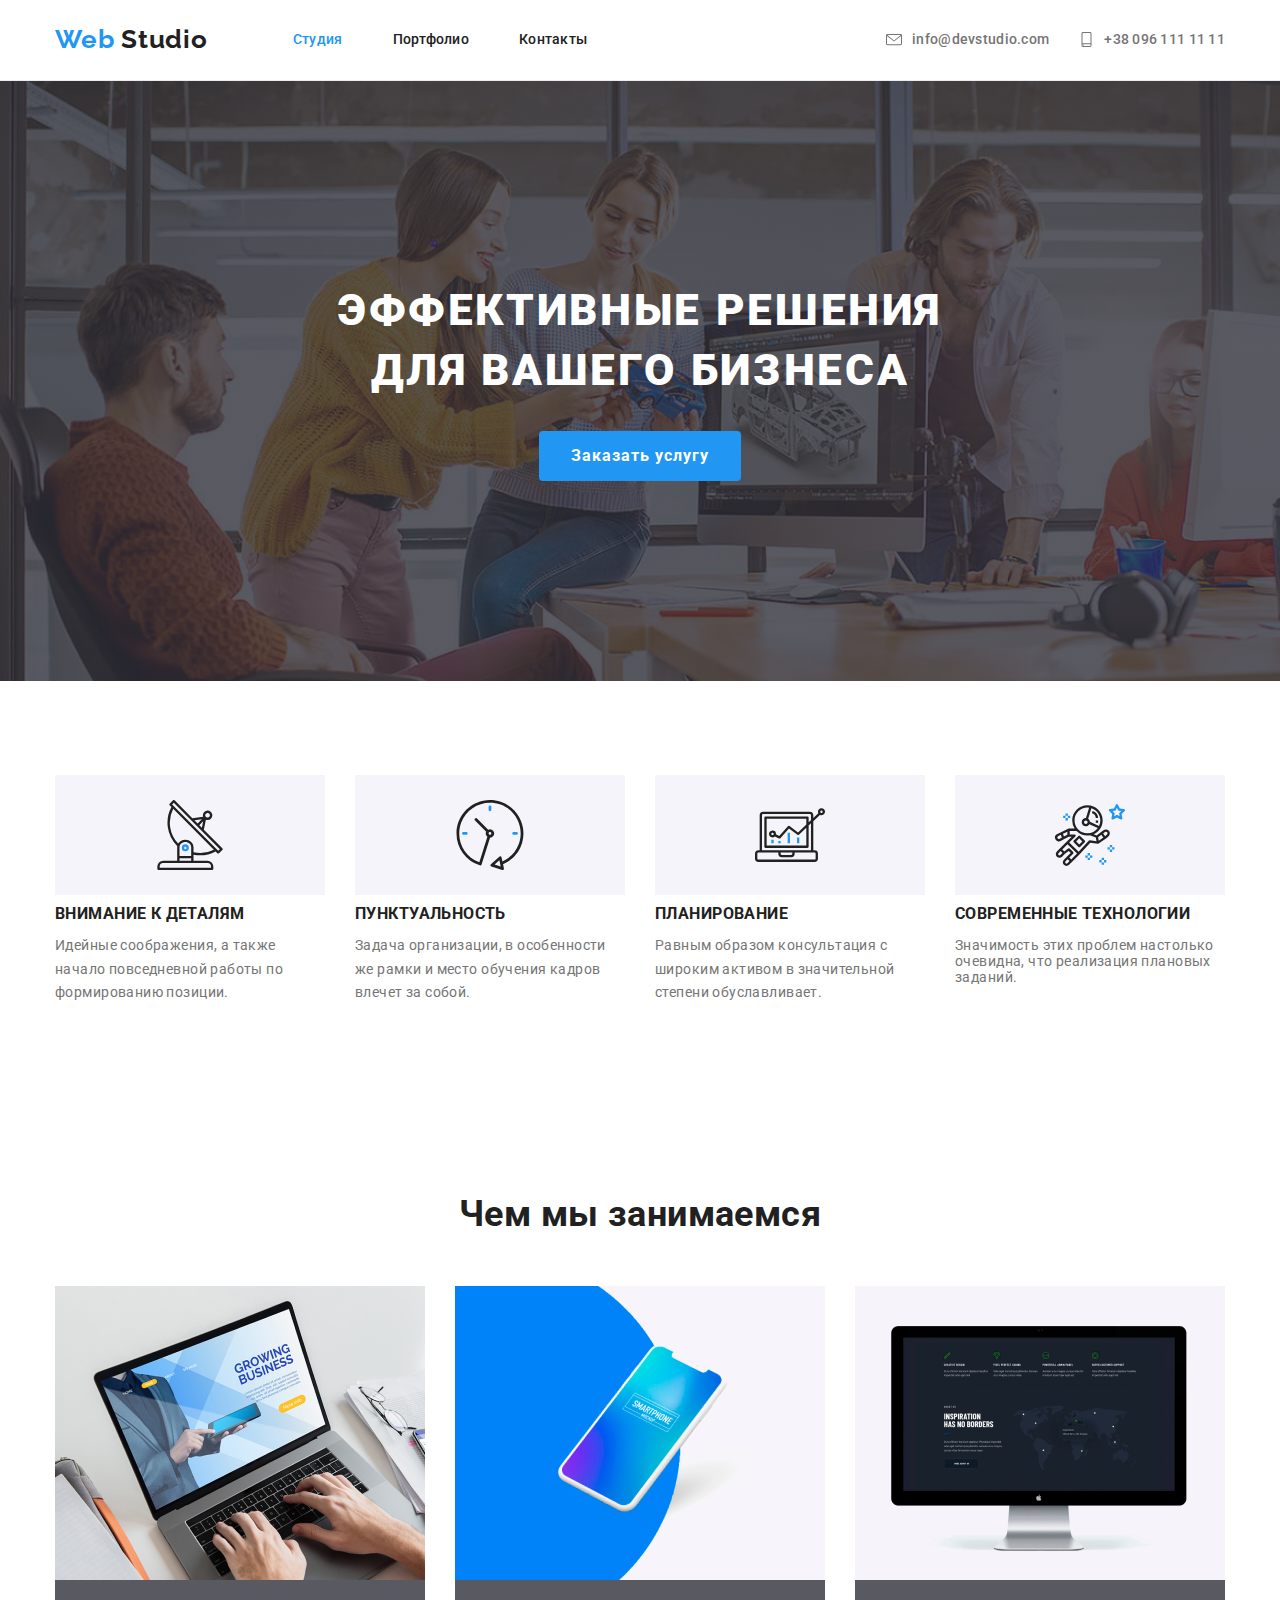
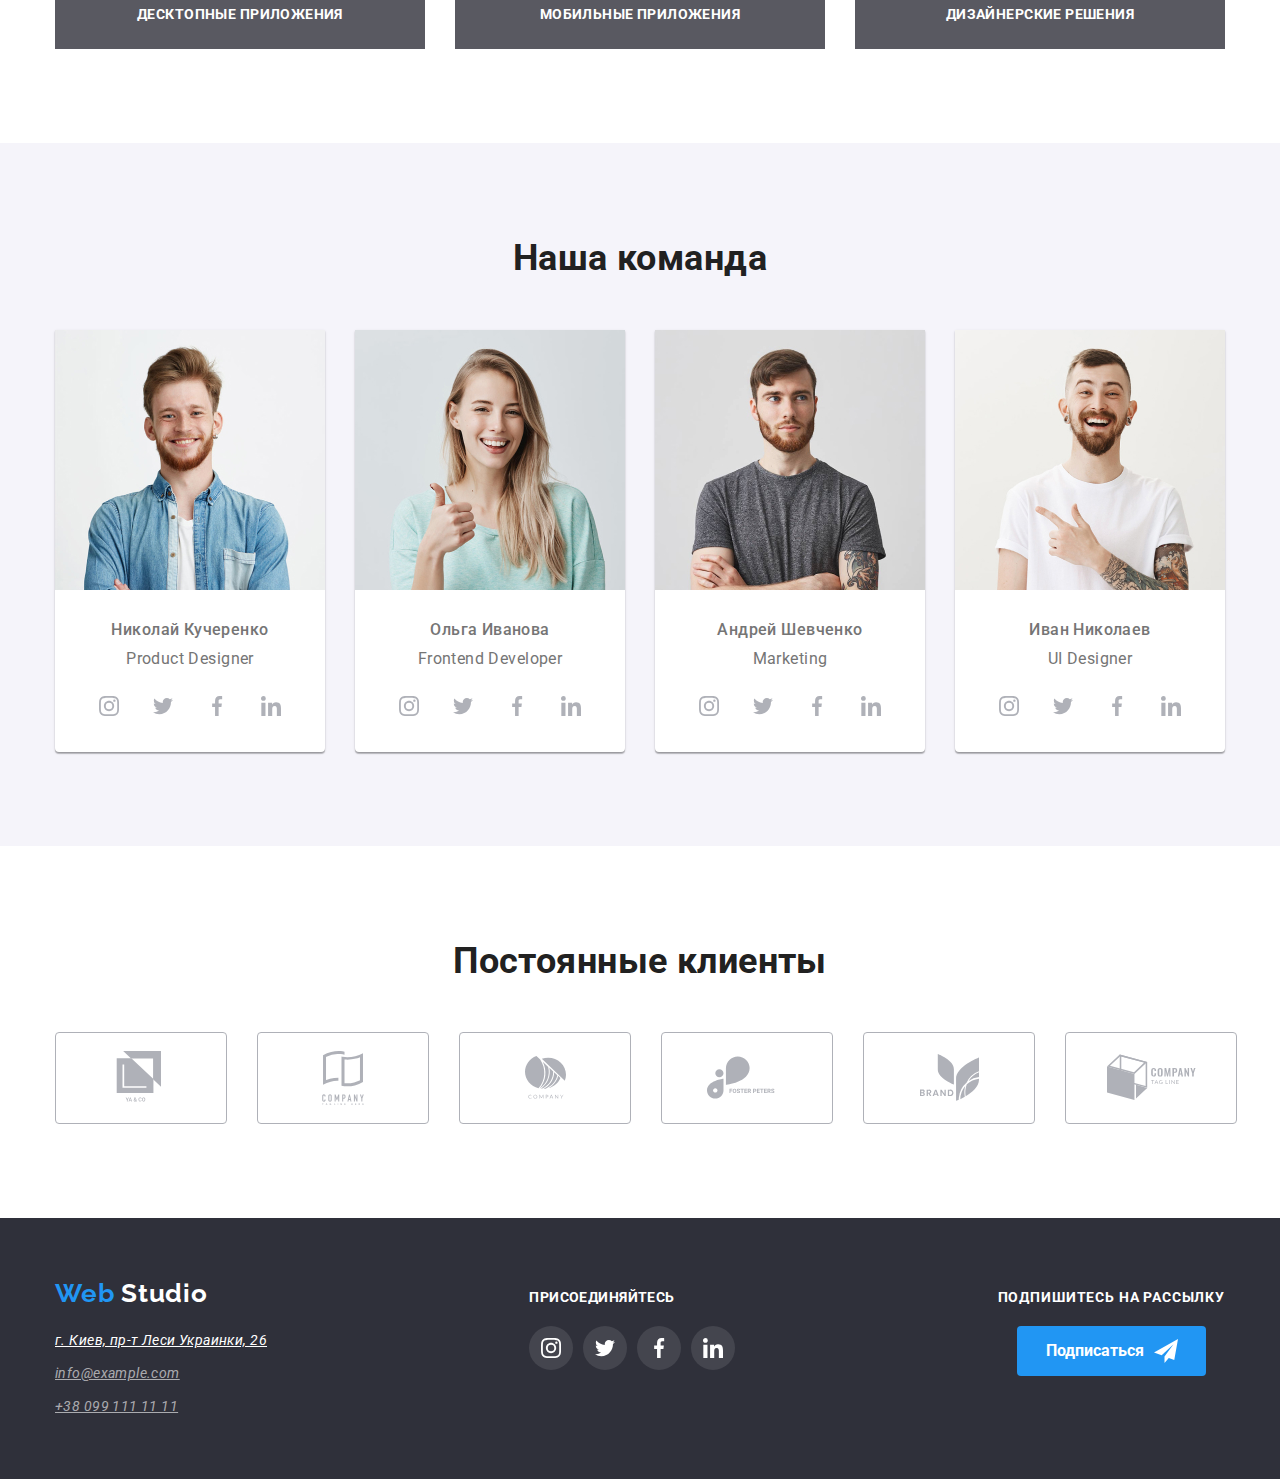
==== index.html @ 5b9dd0a7 "копирует файлы с 4-го дз" ====
<!DOCTYPE html>
<html lang="ru">
  <head>
    <meta charset="UTF-8" />
    <meta name="viewport" content="width=device-width, initial-scale=1.0" />
    <title>Web Studio</title>
    <link
      href="https://fonts.googleapis.com/css2?family=Raleway:wght@700&family=Roboto:wght@400;500;900&display=swap"
      rel="stylesheet"
    />
    <link
      rel="stylesheet"
      href="https://cdnjs.cloudflare.com/ajax/libs/modern-normalize/0.7.0/modern-normalize.min.css"
    />
    <link rel="stylesheet" href="./css/style.css" />
  </head>
  <body>
    <!--Header-->
    <header class="page-header">
      <div class="container main-nav">
        <nav class="nav">
          <a class="logo" href="./index.html">
            Web <span class="logo__studio">Studio</span>
          </a>
          <ul class="site-nav list">
            <li class="site-nav__item">
              <a
                class="site-nav__link site-nav__link--current"
                href="./index.html"
                >Студия</a
              >
            </li>
            <li class="site-nav__item">
              <a class="site-nav__link" href="./portfolio.html">Портфолио</a>
            </li>
            <li class="site-nav__item">
              <a class="site-nav__link" href="">Контакты</a>
            </li>
          </ul>
        </nav>
        <ul class="auth-nav list">
          <li class="auth-nav__item">
            <a class="auth-nav__link" href="mailto:info@devstudio.com">
              <svg class="auth-nav__link--icon" width="16" height="16">
                <use href="../img/symbol-defs.svg#icon-mail"></use>
              </svg>

              info@devstudio.com
            </a>
          </li>
          <li class="auth-nav__item">
            <a class="auth-nav__link" href="tel:+380961111111">
              <svg class="auth-nav__link--icon" width="15" height="15">
                <use href="../img/symbol-defs.svg#icon-phone"></use>
              </svg>
              +38 096 111 11 11
            </a>
          </li>
        </ul>
      </div>
    </header>
    <main>
      <!--Hero-->
      <section class="hero-section">
        <div class="container hero">
          <h1 class="hero__title">Эффективные решения для вашего бизнеса</h1>
          <a href="" class="hero__button">Заказать услугу</a>
        </div>
      </section>

      <!--work-->
      <section class="work-section">
        <div class="container">
          <h2 class="title main visually-hidden">Особенность работы</h2>
          <ul class="work list">
            <li class="work__item">
              <div class="work__item--icon">
                <svg class="work__item--sputnik">
                  <use href="../img/symbol-defs.svg#icon-sputnik"></use>
                </svg>
              </div>
              <h3 class="work__title">Внимание к деталям</h3>
              <p class="work__text">
                Идейные соображения, а также начало повседневной работы по
                формированию позиции.
              </p>
            </li>
            <li class="work__item">
              <div class="work__item--icon">
                <svg class="work__item--time">
                  <use href="../img/symbol-defs.svg#icon-time"></use>
                </svg>
              </div>
              <h3 class="work__title">Пунктуальность</h3>
              <p class="work__text">
                Задача организации, в особенности же рамки и место обучения
                кадров влечет за собой.
              </p>
            </li>
            <li class="work__item">
              <div class="work__item--icon">
                <svg class="work__item--comp">
                  <use href="../img/symbol-defs.svg#icon-comp"></use>
                </svg>
              </div>
              <h3 class="work__title">Планирование</h3>
              <p class="work__text">
                Равным образом консультация с широким активом в значительной
                степени обуславливает.
              </p>
            </li>
            <li class="work__item">
              <div class="work__item--icon">
                <svg class="work__item--astronaut">
                  <use href="../img/symbol-defs.svg#icon-astronaut"></use>
                </svg>
              </div>
              <h3 class="work__title">Современные технологии</h3>
              <p>
                Значимость этих проблем настолько очевидна, что реализация
                плановых заданий.
              </p>
            </li>
          </ul>
        </div>
      </section>
      <!--Employment-->
      <section class="employment-section">
        <div class="container">
          <h2 class="employment__title">Чем мы занимаемся</h2>
          <ul class="employment list">
            <li class="employment__item">
              <img
                src="./img/desctop-application.jpg"
                alt="Десктопные приложения"
                width="370"
              />
              <p class="employment__text">Десктопные приложения</p>
            </li>
            <li class="employment__item">
              <img
                src="./img/mobile-applications.jpg"
                alt="Мобильные приложения"
                width="370"
              />
              <p class="employment__text">Мобильные приложения</p>
            </li>
            <li class="employment__item">
              <img
                src="./img/design-solutions.jpg"
                alt="Дизайнерские решения"
                width="370"
              />
              <p class="employment__text">Дизайнерские решения</p>
            </li>
          </ul>
        </div>
      </section>
      <!--Team-->
      <section class="team-section">
        <div class="container">
          <h2 class="team__title">Наша команда</h2>
          <ul class="team list">
            <li class="team__item">
              <img src="./img/kucherenko.jpg" alt="Курченко" width="270" />
              <h3 class="team__name">Николай Кучеренко</h3>
              <p class="team__text">Product Designer</p>
              <ul class="list team-social">
                <li>
                  <a class="team-social__link" href="">
                    <svg class="team-social__link--icon">
                      <use href="../img/symbol-defs.svg#icon-instagram"></use>
                    </svg>
                  </a>
                </li>
                <li>
                  <a class="team-social__link" href="">
                    <svg class="team-social__link--icon">
                      <use href="../img/symbol-defs.svg#icon-twitter"></use>
                    </svg>
                  </a>
                </li>
                <li>
                  <a class="team-social__link" href="">
                    <svg class="team-social__link--icon">
                      <use href="../img/symbol-defs.svg#icon-facebook"></use>
                    </svg>
                  </a>
                </li>
                <li>
                  <a class="team-social__link" href="">
                    <svg class="team-social__link--icon">
                      <use href="../img/symbol-defs.svg#icon-linkedin"></use>
                    </svg>
                  </a>
                </li>
              </ul>
            </li>
            <li class="team__item">
              <img src="./img/ivanova.jpg" alt="Иванова" width="270" />
              <h3 class="team__name">Ольга Иванова</h3>
              <p class="team__text">Frontend Developer</p>
              <ul class="list team-social">
                <li>
                  <a class="team-social__link" href="">
                    <svg class="team-social__link--icon">
                      <use href="../img/symbol-defs.svg#icon-instagram"></use>
                    </svg>
                  </a>
                </li>
                <li>
                  <a class="team-social__link" href="">
                    <svg class="team-social__link--icon">
                      <use href="../img/symbol-defs.svg#icon-twitter"></use>
                    </svg>
                  </a>
                </li>
                <li>
                  <a class="team-social__link" href="">
                    <svg class="team-social__link--icon">
                      <use href="../img/symbol-defs.svg#icon-facebook"></use>
                    </svg>
                  </a>
                </li>
                <li>
                  <a class="team-social__link" href="">
                    <svg class="team-social__link--icon">
                      <use href="../img/symbol-defs.svg#icon-linkedin"></use>
                    </svg>
                  </a>
                </li>
              </ul>
            </li>
            <li class="team__item">
              <img src="./img/shevchenko.jpg" alt="Шевченко" width="270" />
              <h3 class="team__name">Андрей Шевченко</h3>
              <p class="team__text">Marketing</p>
              <ul class="list team-social">
                <li>
                  <a class="team-social__link" href="">
                    <svg class="team-social__link--icon">
                      <use href="../img/symbol-defs.svg#icon-instagram"></use>
                    </svg>
                  </a>
                </li>
                <li>
                  <a class="team-social__link" href="">
                    <svg class="team-social__link--icon">
                      <use href="../img/symbol-defs.svg#icon-twitter"></use>
                    </svg>
                  </a>
                </li>
                <li>
                  <a class="team-social__link" href="">
                    <svg class="team-social__link--icon">
                      <use href="../img/symbol-defs.svg#icon-facebook"></use>
                    </svg>
                  </a>
                </li>
                <li>
                  <a class="team-social__link" href="">
                    <svg class="team-social__link--icon">
                      <use href="../img/symbol-defs.svg#icon-linkedin"></use>
                    </svg>
                  </a>
                </li>
              </ul>
            </li>
            <li class="team__item">
              <img src="./img/nikolaev.jpg" alt="Николаев" width="270" />
              <h3 class="team__name">Иван Николаев</h3>
              <p class="team__text">UI Designer</p>
              <ul class="list team-social">
                <li>
                  <a class="team-social__link" href="">
                    <svg class="team-social__link--icon">
                      <use href="../img/symbol-defs.svg#icon-instagram"></use>
                    </svg>
                  </a>
                </li>
                <li>
                  <a class="team-social__link" href="">
                    <svg class="team-social__link--icon">
                      <use href="../img/symbol-defs.svg#icon-twitter"></use>
                    </svg>
                  </a>
                </li>
                <li>
                  <a class="team-social__link" href="">
                    <svg class="team-social__link--icon">
                      <use href="../img/symbol-defs.svg#icon-facebook"></use>
                    </svg>
                  </a>
                </li>
                <li>
                  <a class="team-social__link" href="">
                    <svg class="team-social__link--icon">
                      <use href="../img/symbol-defs.svg#icon-linkedin"></use>
                    </svg>
                  </a>
                </li>
              </ul>
            </li>
          </ul>
        </div>
      </section>
      <!--Clients-->
      <section class="clients-section">
        <div class="container">
          <h2 class="clients__title">Постоянные клиенты</h2>
          <ul class="clients list">
            <li class="clients__item">
              <a class="clients__link" href="">
                <svg class="clients__item--company-1" width="54" height="54">
                  <use href="../img/symbol-defs.svg#icon-client-1"></use>
                </svg>
              </a>
            </li>
            <li class="clients__item">
              <a class="clients__link" href="">
                <svg class="clients__item--company-2" width="54" height="54">
                  <use href="../img/symbol-defs.svg#icon-client-2"></use>
                </svg>
              </a>
            </li>
            <li class="clients__item">
              <a class="clients__link" href="">
                <svg class="clients__item--company-3" width="43" height="43">
                  <use href="../img/symbol-defs.svg#icon-client-3"></use>
                </svg>
              </a>
            </li>
            <li class="clients__item">
              <a class="clients__link" href="">
                <svg class="clients__item--company-4" width="80" height="90">
                  <use href="../img/symbol-defs.svg#icon-client-4"></use>
                </svg>
              </a>
            </li>
            <li class="clients__item">
              <a class="clients__link" href="">
                <svg class="clients__item--company-5" width="59" height="59">
                  <use href="../img/symbol-defs.svg#icon-client-5"></use>
                </svg>
              </a>
            </li>
            <li class="clients__item">
              <a class="clients__link" href="">
                <svg class="clients__item--company-6" width="89" height="89">
                  <use href="../img/symbol-defs.svg#icon-client-6"></use>
                </svg>
              </a>
            </li>
          </ul>
        </div>
      </section>
    </main>
    <!--Footer-->
    <footer class="footer">
      <div class="container footer__container">
        <div>
          <a class="logo footer__logo" href="./index.html">
            Web <span class="footer__studio">Studio</span>
          </a>
          <address>
            <ul class="list contact">
              <li class="contact__item">
                <a class="contact__item--address" href=""
                  >г. Киев, пр-т Леси Украинки, 26</a
                >
              </li>
              <li class="contact__item">
                <a class="contact__item--mail" href="mailto:info@example.com"
                  >info@example.com</a
                >
              </li>
              <li class="contact__item">
                <a class="contact__item--phone" href="tel:+380991111111"
                  >+38 099 111 11 11</a
                >
              </li>
            </ul>
          </address>
        </div>
        <div class="join">
          <p class="join__title">присоединяйтесь</p>
          <ul class="list join__social">
            <li class="join__item">
              <a class="join__link" href="">
                <svg class="join__social--icon">
                  <use href="../img/symbol-defs.svg#icon-instagram"></use>
                </svg>
              </a>
            </li>
            <li class="join__item">
              <a class="join__link" href="">
                <svg class="join__social--icon">
                  <use href="../img/symbol-defs.svg#icon-twitter"></use>
                </svg>
              </a>
            </li>
            <li class="join__item">
              <a class="join__link" href="">
                <svg class="join__social--icon">
                  <use href="../img/symbol-defs.svg#icon-facebook"></use>
                </svg>
              </a>
            </li>
            <li class="join__item">
              <a class="join__link" href="">
                <svg class="join__social--icon">
                  <use href="../img/symbol-defs.svg#icon-linkedin"></use>
                </svg>
              </a>
            </li>
          </ul>
        </div>
        <div class="subscribe">
          <p class="subscribe__title">
            Подпишитесь на рассылку
          </p>
          <button class="subscribe__button">
            <p class="subscribe__label">Подписаться</p>
            <img src="./img/icon-send.svg" alt="Иконка подписаться" />
          </button>
        </div>
      </div>
    </footer>
  </body>
</html>
---- css/style.css ----
:root {
  --primery-text-color: #757575;
  --title-text-color: #212121;
  --accent-text-color: #2196f3;
  --white-color: #ffffff;
  --bg-text-color: rgba(47, 48, 58, 0.8);
  --bg-footer-color: #2f303a;
  --bg-team-color: #f5f4fa;
  --address-text-color: rgba(255, 255, 255, 0.6);
  --background-social: rgba(255, 255, 255, 0.1);
  --cards-bg-color: rgba(33, 150, 243, 0.9);
  --filter-bg-color: #f5f4fa;
}

body {
  background-color: var(--white-color);
  color: var(--primery-text-color);

  font-family: Roboto;
  font-size: 14px;
  line-height: 1.14;
  letter-spacing: 0.03em;
}

img {
  display: block;
  max-width: 100%;
  height: auto;
}

.list {
  list-style: none;
  margin-top: 0;
  margin-bottom: 0;
  padding: 0;
}

.container {
  width: 1200px;
  padding-left: 15px;
  padding-right: 15px;
  margin-left: auto;
  margin-right: auto;
}

.visually-hidden {
  position: absolute;
  width: 1px;
  height: 1px;
  margin: -1px;
  border: 0;
  padding: 0;
  white-space: nowrap;
  clip-path: inset(100%);
  clip: rect(0 0 0 0);
  overflow: hidden;
}

.main-nav {
  display: flex;
  align-items: center;
}

.nav {
  display: flex;
  align-items: center;
}

/* Header */

.page-header {
  border-bottom: 1px solid #ececec;
}

/* Site nav */

.logo {
  margin-right: 85px;

  color: var(--accent-text-color);
  font-family: Raleway;
  font-weight: 700;
  font-size: 26px;
  line-height: 1.2;
  letter-spacing: 0.03em;
  text-decoration: none;
}

.logo__studio {
  color: var(--title-text-color);
}

.site-nav {
  display: flex;
}

.site-nav__item:not(:last-child) {
  margin-right: 50px;
}

.site-nav__link {
  display: block;
  padding-top: 32px;
  padding-bottom: 32px;

  color: var(--title-text-color);
  font-weight: 500;
  letter-spacing: 0.02em;
  text-decoration: none;
}

.site-nav__link:hover,
.site-nav__link:focus {
  color: var(--accent-text-color);
}

.site-nav__link--current {
  color: var(--accent-text-color);
}

/* Sing in */

.auth-nav {
  display: flex;
  margin-left: auto;
}

.auth-nav__item:not(:last-child) {
  margin-right: 30px;
}

.auth-nav__link--icon {
  margin-right: 10px;
  --color2: var(--primery-text-color);
}

.auth-nav__link--phone {
  width: 10px;
  height: 14.94px;
}

.auth-nav__link {
  display: flex;
  align-items: center;
  color: var(--primery-text-color);

  font-weight: 500;
  letter-spacing: 0.02em;
  text-decoration: none;
}

.auth-nav__link:hover,
.auth-nav__link:focus {
  color: var(--accent-text-color);
}

.auth-nav__link:hover .auth-nav__link--icon,
.auth-nav__link:focus .auth-nav__link--icon {
  --color2: var(--accent-text-color);
  --color5: var(--accent-text-color);
}

/* Hero */

.hero-section {
  max-width: 1600px;
  height: 600px;
  background-image: linear-gradient(var(--bg-text-color), var(--bg-text-color)),
    url('../img/header-img.jpg');
}

.hero {
  text-align: center;
  padding-top: 200px;
  padding-bottom: 200px;
}

.hero__title {
  margin-top: 0;
  margin-bottom: 30px;
  color: var(--white-color);
  max-width: 696px;
  margin-left: auto;
  margin-right: auto;

  font-weight: 900;
  font-size: 44px;
  line-height: 1.36;
  letter-spacing: 0.06em;
  text-transform: uppercase;
}

.hero__button {
  display: inline-block;
  padding: 10px 32px;
  font-weight: 700;
  font-size: 16px;
  line-height: 1.87;
  letter-spacing: 0.06em;
  text-decoration: none;
  align-items: center;
  min-width: 200px;
  border-radius: 4px;
  border-width: 0;
  text-align: center;
  color: var(--white-color);
  background-color: var(--accent-text-color);

  font-family: Roboto;
}

/* Work */

.work-section {
  padding-top: 94px;
  padding-bottom: 94px;
}

.work__item--icon {
  display: flex;
  align-items: center;
  justify-content: center;
  margin-bottom: 10px;
  background-color: var(--bg-team-color);
  height: 120px;
}

.work__item--sputnik {
  height: 70px;
}

.work__item--time {
  height: 70px;
}

.work__item--comp {
  width: 70px;
}

.work__item--astronaut {
  height: 70px;
}

.work__item {
  width: calc((100% - 90px) / 4);
}

.work {
  display: flex;
}

.work__item:not(:last-child) {
  margin-right: 30px;
}

.work__text {
  margin-top: 0;
  margin-bottom: 0;
  line-height: 1.71;
}

.work__title {
  margin-top: 0;
  margin-bottom: 10px;
  color: var(--title-text-color);

  font-weight: 700;
  text-transform: uppercase;
}

.title.main {
  margin-top: 0;
  margin-bottom: 50px;
  text-align: center;
}

/* employment */

.employment-section {
  padding-top: 94px;
  margin-bottom: 94px;
}

.employment__title {
  margin-top: 0px;
  margin-bottom: 50px;
  color: var(--title-text-color);

  font-weight: 700;
  font-size: 36px;
  line-height: 1.17;
  text-align: center;
}

.employment {
  display: flex;
}

.employment__item {
  width: calc((100% - 60px) / 3);
}

.employment__text {
  padding-top: 27px;
  padding-bottom: 27px;
  margin-top: 0;
  margin-bottom: 0;
  text-align: center;

  color: var(--white-color);
  background-color: var(--bg-text-color);

  font-weight: 700;
  text-transform: uppercase;
}

.employment__item:not(:last-child) {
  margin-right: 30px;
}

/* Team */

.team-section {
  padding-top: 94px;
  padding-bottom: 94px;

  background-color: var(--bg-team-color);
}

.team__title {
  margin-top: 0;
  margin-bottom: 50px;
  color: var(--title-text-color);

  font-weight: 700;
  font-size: 36px;
  line-height: 1.17;
  text-align: center;
}

.team {
  display: flex;
}

.team__item {
  padding-bottom: 24px;
  width: calc((100% - 90px) / 4);
  background-color: white;
  box-shadow: 0px 1px 3px rgba(0, 0, 0, 0.12), 0px 1px 1px rgba(0, 0, 0, 0.14),
    0px 2px 1px rgba(0, 0, 0, 0.2);
  border-radius: 0px 0px 4px 4px;
}

.team__item:not(:last-child) {
  margin-right: 30px;
}

.team__name {
  margin-top: 30px;
  margin-bottom: 10px;
  font-weight: 500;
  font-size: 16px;
  line-height: 1.19;
  text-align: center;
}

.team-social {
  margin-left: 32px;
  margin-right: 32px;
  display: flex;
  justify-content: space-between;
}

.team-social__link {
  display: flex;
  justify-content: center;
  align-items: center;
  width: 44px;
  height: 44px;
  border-radius: 50%;
  background-repeat: no-repeat;
  background-position: center;
}

.team-social__link:hover {
  background-color: var(--accent-text-color);
  --color1: white;
}

.team-social__link--icon {
  width: 20px;
  height: 20px;
}

.team__text {
  margin-top: 0;
  margin-bottom: 16px;
  font-size: 16px;
  line-height: 1.19;
  text-align: center;
}

/* Clients */

.clients-section {
  padding-bottom: 94px;
  padding-top: 94px;
}

.clients {
  display: flex;
}

.clients__item:not(:last-child) {
  margin-right: 30px;
}

.clients__item {
  display: flex;
  justify-content: center;
  align-items: center;
  border: 1px solid #afb1b8;
  border-radius: 4px;
  width: calc((100% - 50px) / 6);
  min-height: 90px;
}

.clients__title {
  margin-top: 0px;
  margin-bottom: 50px;
  color: var(--title-text-color);

  font-weight: 700;
  font-size: 36px;
  line-height: 1.17;
  text-align: center;
}

.clients__item:hover {
  color: var(--accent-text-color);
  border-color: var(--accent-text-color);
  --color1: var(--accent-text-color);
}

.clients__link {
  display: flex;
  justify-content: center;
  align-items: center;
  width: 170px;
  height: 90px;
}

/* Footer */
.footer {
  padding-top: 60px;
  padding-bottom: 60px;
  background-color: var(--bg-footer-color);
}

.footer__container {
  display: flex;
  align-items: baseline;
  justify-content: space-between;
}

/* Footer Logo */

.footer__logo {
  display: block;
  margin-bottom: 20px;
  margin-right: 0;
}

.footer__studio {
  color: var(--white-color);
}

/* Contact */

.contact__item {
  line-height: 1.71;
}

.contact__item--mail,
.contact__item--phone {
  color: var(--address-text-color);
}

.contact__item--address {
  color: var(--white-color);
}

.contact__item:not(:last-child) {
  margin-bottom: 9px;
}

/* Join */

.join__title {
  margin-bottom: 20px;
  margin-top: 0;

  color: var(--white-color);

  font-weight: 700;
  text-transform: uppercase;
}

.join__social {
  display: flex;
  justify-content: space-between;
}

.join__item:not(:last-child) {
  margin-right: 10px;
}

.join__link {
  display: flex;
  align-items: center;
  justify-content: center;
  width: 44px;
  height: 44px;
  border-radius: 50%;
  background-color: var(--background-social);
  background-repeat: no-repeat;
  background-position: center;
  --color1: var(--white-color);
}

.join__link:hover {
  background-color: var(--accent-text-color);
}

.join__social--icon {
  width: 20px;
  height: 20px;
}

.join__social--twitter {
  background-image: url('../img/twitter-1.svg');
}

.join__social--facebook {
  background-image: url('../img/facebook-1.svg');
}

.join__social--linkedin {
  background-image: url('../img/linkedin-1.svg');
}

/* Subscribe */

.subscribe {
  color: var(--white-color);
  font-weight: 700;
  text-align: center;
  letter-spacing: 0.06em;
  text-transform: uppercase;
}

.subscribe__title {
  margin-top: 0;
  margin-bottom: 20px;
}

.subscribe__button {
  display: inline-flex;
  padding-top: 10px;
  padding-bottom: 10px;
  padding-left: 29px;
  padding-right: 28px;
  border-radius: 4px;
  border-width: 0;
  align-items: center;
  font-weight: 700;
  font-size: 16px;
  line-height: 1.87;
  color: var(--white-color);
  background-color: var(--accent-text-color);
}

.subscribe__label {
  margin-top: 0;
  margin-bottom: 0;
  margin-right: 10px;
}

/* Portfolio */

/* Main */

.page-main {
  padding-top: 94px;
  margin-bottom: 94px;
}

/* Filter */

.filter {
  display: flex;
  justify-content: center;
  margin-bottom: 50px;
}

.filter__item:not(:last-child) {
  margin-right: 8px;
}

.filter__button {
  padding-top: 6px;
  padding-bottom: 6px;
  padding-left: 22px;
  padding-right: 22px;
  color: var(--title-text-color);
  background-color: var(--filter-bg-color);
  border-width: 0;
  border-radius: 4px;
  font-weight: 500;
  font-size: 16px;
  line-height: 1.62;
  text-align: center;
}

.filter__button:hover,
.filter__button:focus {
  color: var(--white-color);
  background-color: var(--accent-text-color);
}

/* Cards */

.cards {
  display: flex;
  flex-wrap: wrap;
}

.cards__item {
  width: calc((100% - 60px) / 3);
  margin-right: 30px;
  margin-bottom: 30px;
  border: 1px solid #eeeeee;
  box-sizing: border-box;
  text-decoration: none;
}

.cards__item:nth-child(3n) {
  margin-right: 0;
}

.cards__item:nth-last-child(-n + 3) {
  margin-bottom: 0;
}

.cards__image {
  margin-bottom: 20px;
}

.cards__link {
  display: block;
  padding-bottom: 20px;
  text-decoration: none;
}

.cards__title {
  margin-top: 0;
  margin-bottom: 4px;
  margin-left: 24px;
  margin-right: 24px;
  color: var(--title-text-color);

  font-weight: 700;
  font-size: 18px;
  line-height: 2;
  letter-spacing: 0.06em;
}

.cards__description {
  display: none;
  margin-top: 0;
  margin-bottom: 0;
  margin-left: 24px;
  margin-right: 24px;
  color: var(--white-color);
  background-color: var(--cards-bg-color);

  font-size: 18px;
  line-height: 1.56;
}

.cards__category {
  margin-top: 0;
  margin-bottom: 0;
  margin-left: 24px;
  margin-right: 24px;
  color: var(--primery-text-color);
  font-size: 16px;
  line-height: 1.87;
}
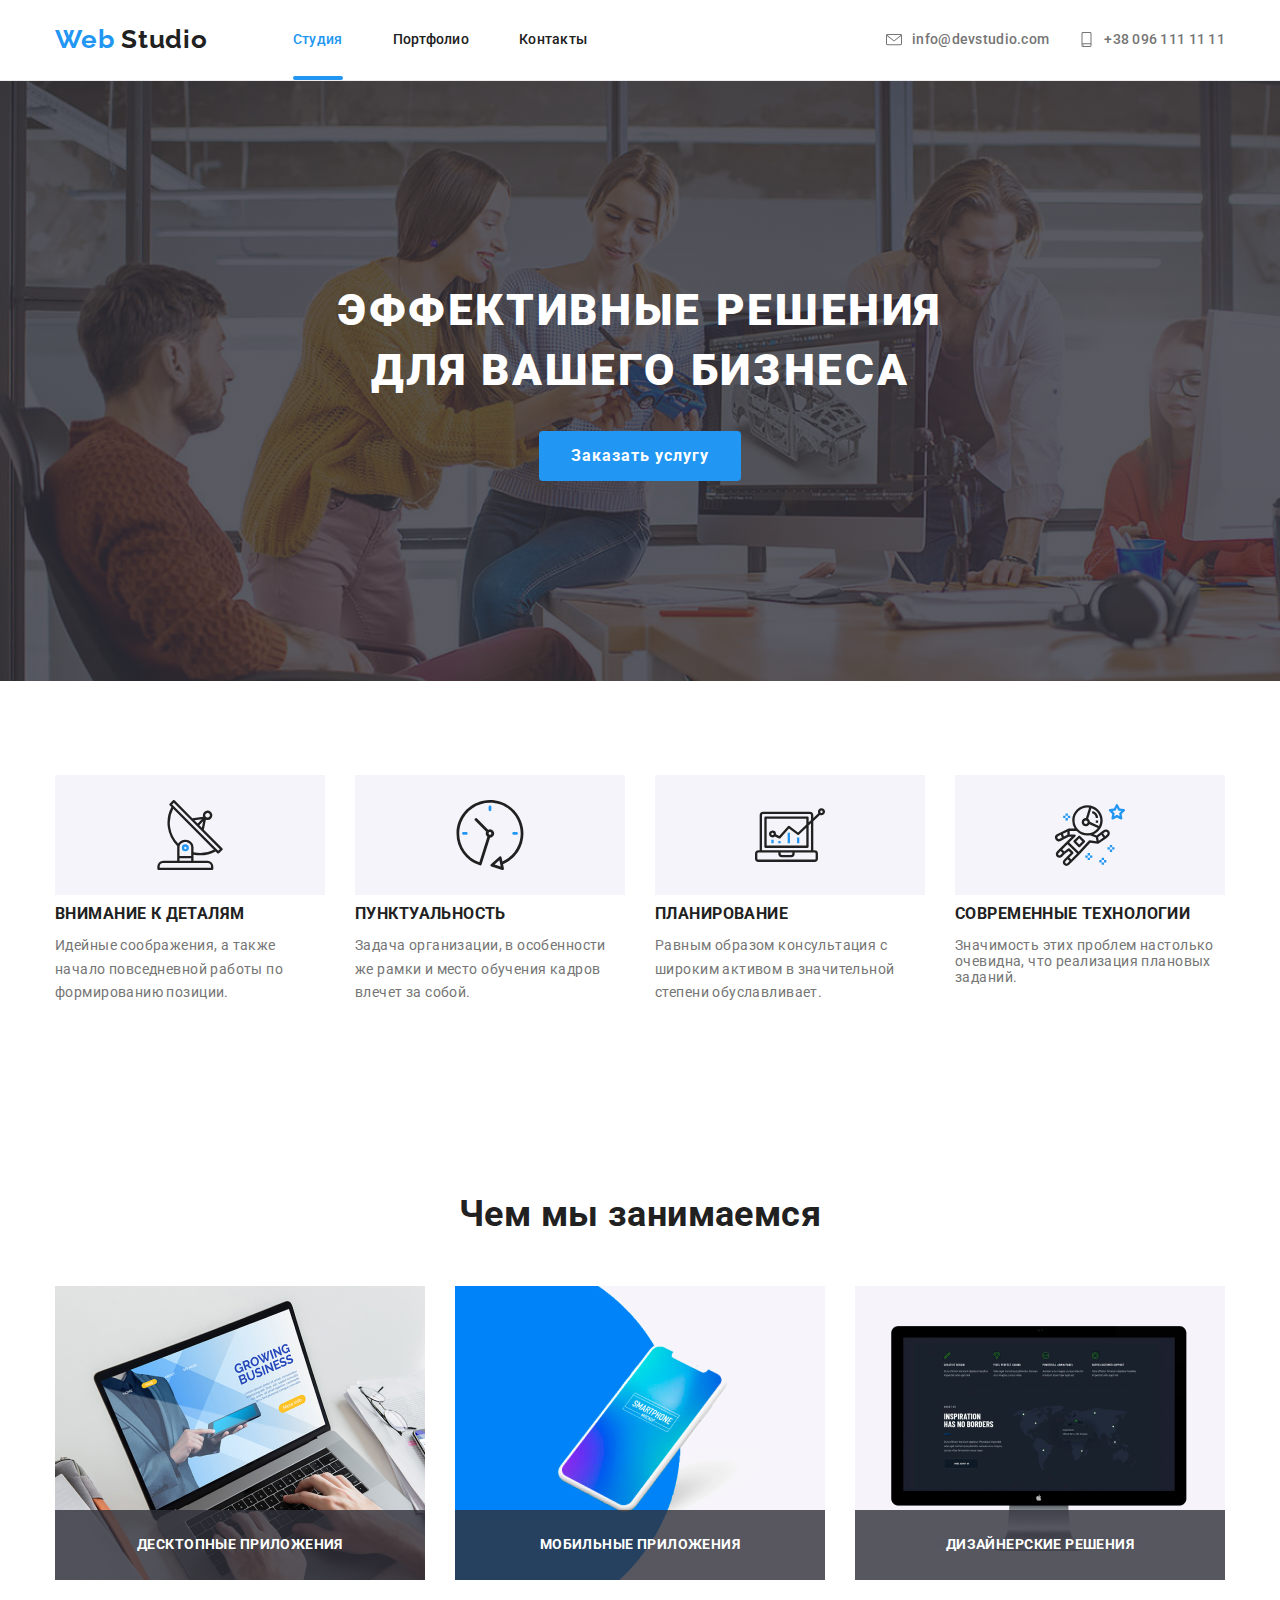
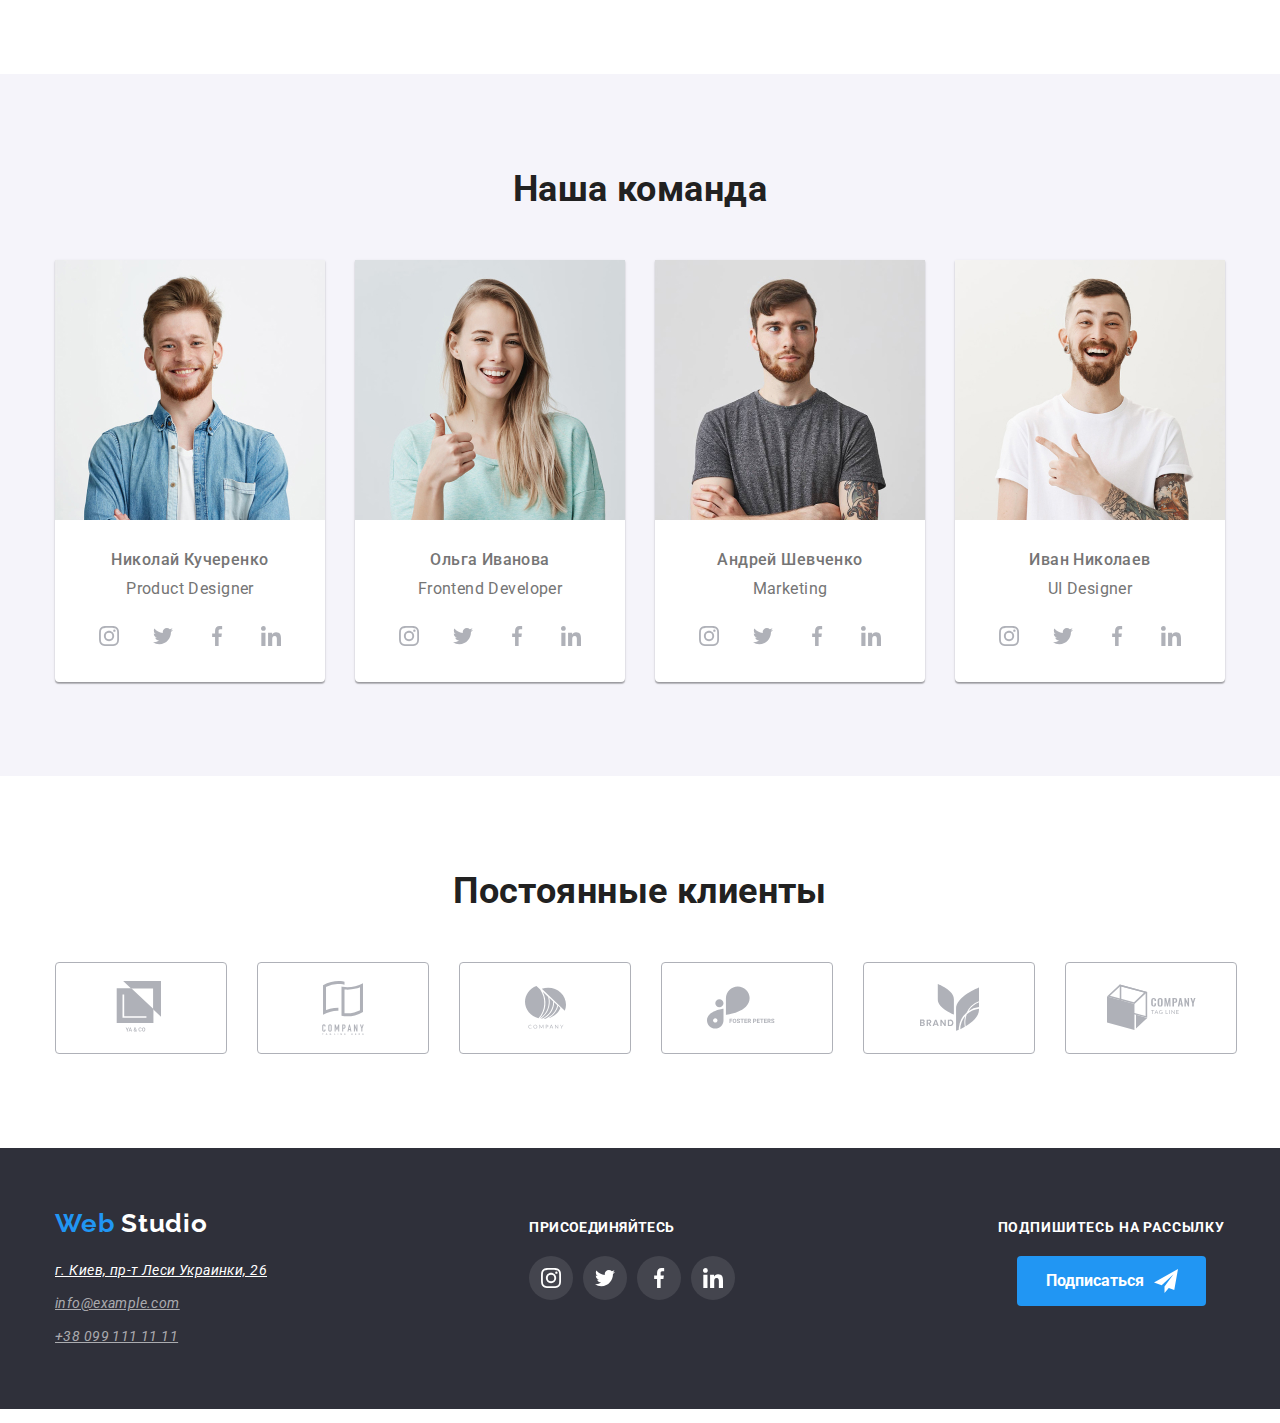
==== commit a1aba9f9: "добавляет анимацию для карточек портфолио при наведении" ====
--- a/index.html
+++ b/index.html
@@ -428,3 +428,10 @@
     </footer>
   </body>
 </html>
+
+<ul class="li"></ul>
+<ul class="li"></ul>
+<ul class="li"></ul>
+<ul class="li"></ul>
+<ul class="li"></ul>
+<ul class="li"></ul>
--- a/css/style.css
+++ b/css/style.css
@@ -115,7 +115,19 @@
 }
 
 .site-nav__link--current {
+  position: relative;
   color: var(--accent-text-color);
+}
+
+.site-nav__link--current::after {
+  content: '';
+  position: absolute;
+  display: block;
+  bottom: 0;
+  width: 100%;
+  height: 4px;
+  border-radius: 2px;
+  background-color: var(--accent-text-color);
 }
 
 /* Sing in */
@@ -297,14 +309,18 @@
 }
 
 .employment__item {
+  position: relative;
   width: calc((100% - 60px) / 3);
 }
 
 .employment__text {
+  position: absolute;
+  bottom: 0;
   padding-top: 27px;
   padding-bottom: 27px;
   margin-top: 0;
   margin-bottom: 0;
+  width: 100%;
   text-align: center;
 
   color: var(--white-color);
@@ -382,7 +398,8 @@
   background-position: center;
 }
 
-.team-social__link:hover {
+.team-social__link:hover,
+.team-social__link:focus {
   background-color: var(--accent-text-color);
   --color1: white;
 }
@@ -436,7 +453,8 @@
   text-align: center;
 }
 
-.clients__item:hover {
+.clients__item:hover,
+.clients__item:focus {
   color: var(--accent-text-color);
   border-color: var(--accent-text-color);
   --color1: var(--accent-text-color);
@@ -528,7 +546,8 @@
   --color1: var(--white-color);
 }
 
-.join__link:hover {
+.join__link:hover,
+.join__link:focus {
   background-color: var(--accent-text-color);
 }
 
@@ -662,6 +681,14 @@
   text-decoration: none;
 }
 
+.cards__link:hover .cards__description,
+.cards__link:hover .cards__thumb::before,
+.cards__link:focus .cards__description,
+.cards__link:focus .cards__thumb::before {
+  opacity: 1;
+  transform: translateY(0);
+}
+
 .cards__title {
   margin-top: 0;
   margin-bottom: 4px;
@@ -675,17 +702,40 @@
   letter-spacing: 0.06em;
 }
 
+.cards__thumb {
+  position: relative;
+  overflow: hidden;
+}
+
+.cards__thumb::before {
+  content: '';
+  position: absolute;
+  top: 0;
+  left: 0;
+  width: 100%;
+  height: 100%;
+  background-color: var(--cards-bg-color);
+  opacity: 0;
+  transform: translateY(100%);
+  transition: transform 250ms linear;
+}
+
 .cards__description {
-  display: none;
+  position: absolute;
+  /* display: inline-block; */
+  top: 63px;
+  left: 24px;
+  right: 24px;
+  /* transform: translate(-50%, -50%); */
   margin-top: 0;
   margin-bottom: 0;
-  margin-left: 24px;
-  margin-right: 24px;
-  color: var(--white-color);
-  background-color: var(--cards-bg-color);
+  /* margin-left: 24px;
+  margin-right: 24px; */
+  color: var(--white-color);
 
   font-size: 18px;
   line-height: 1.56;
+  opacity: 0;
 }
 
 .cards__category {
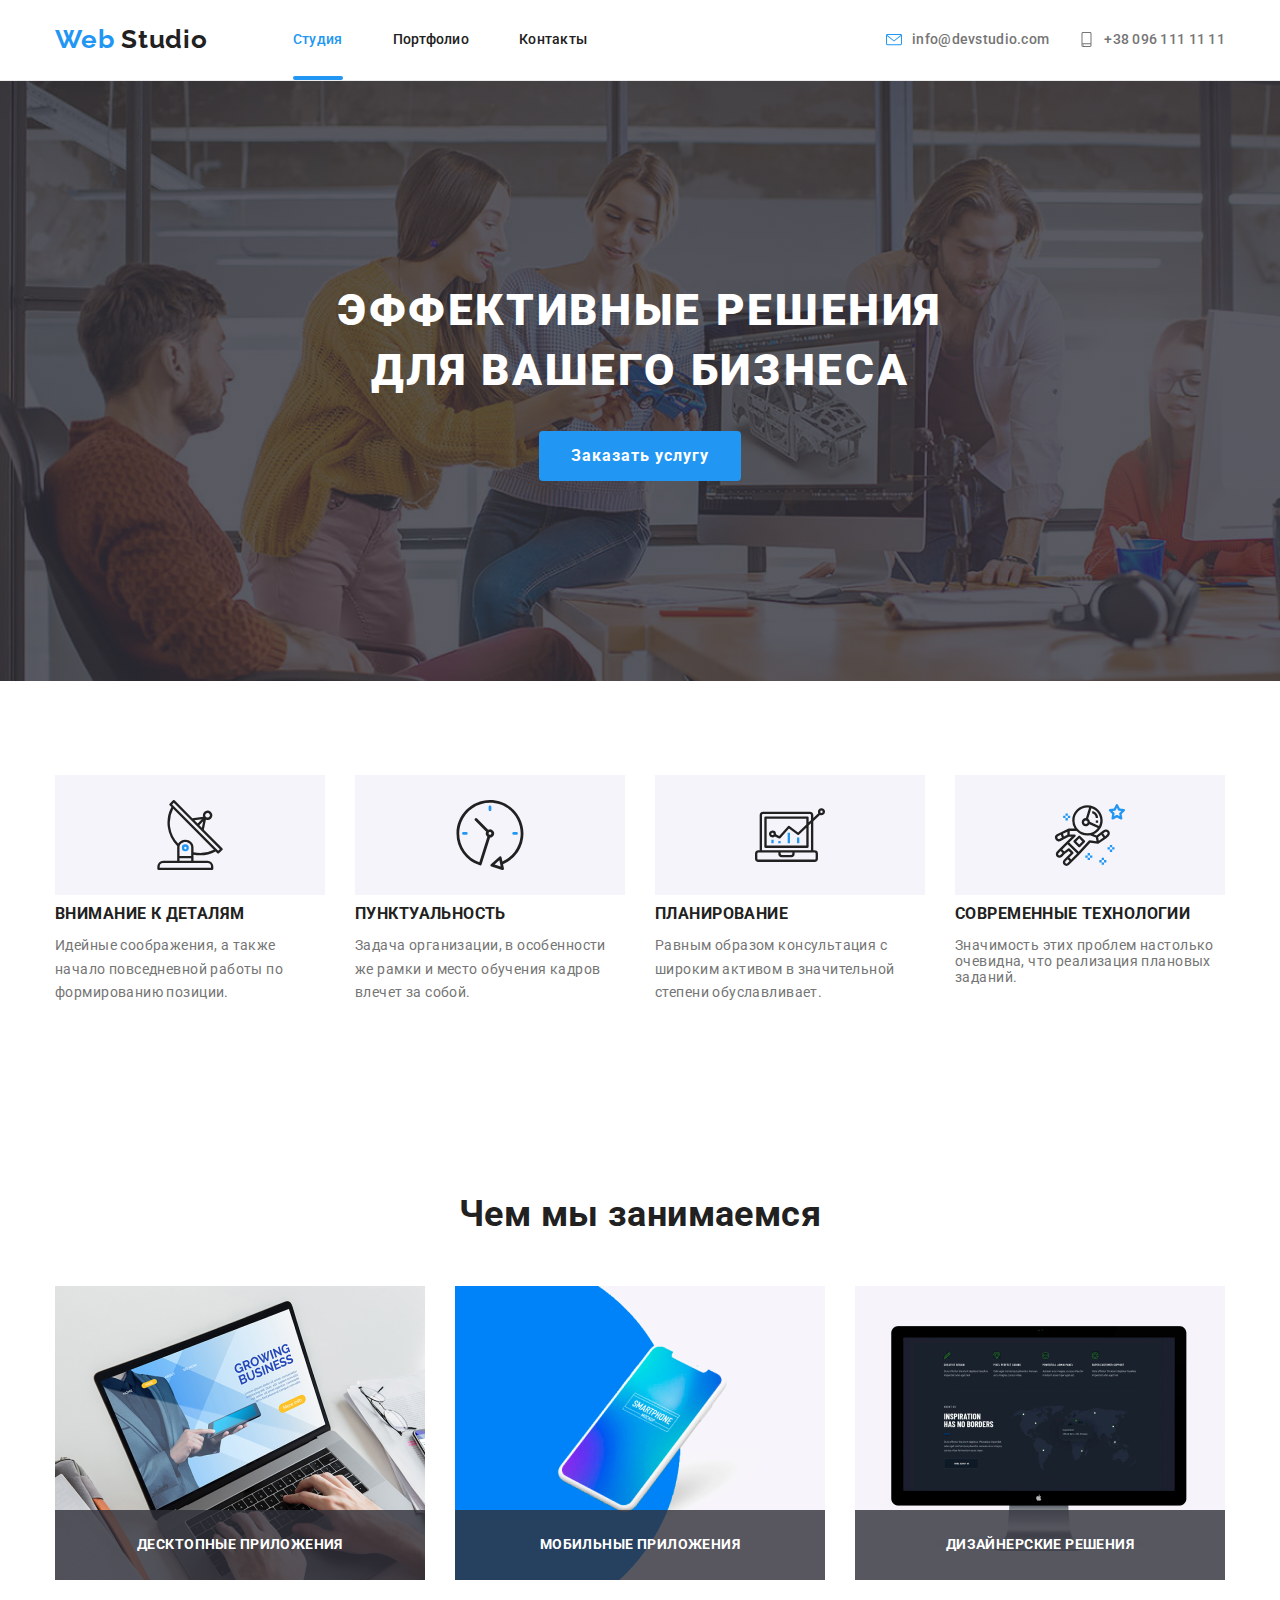
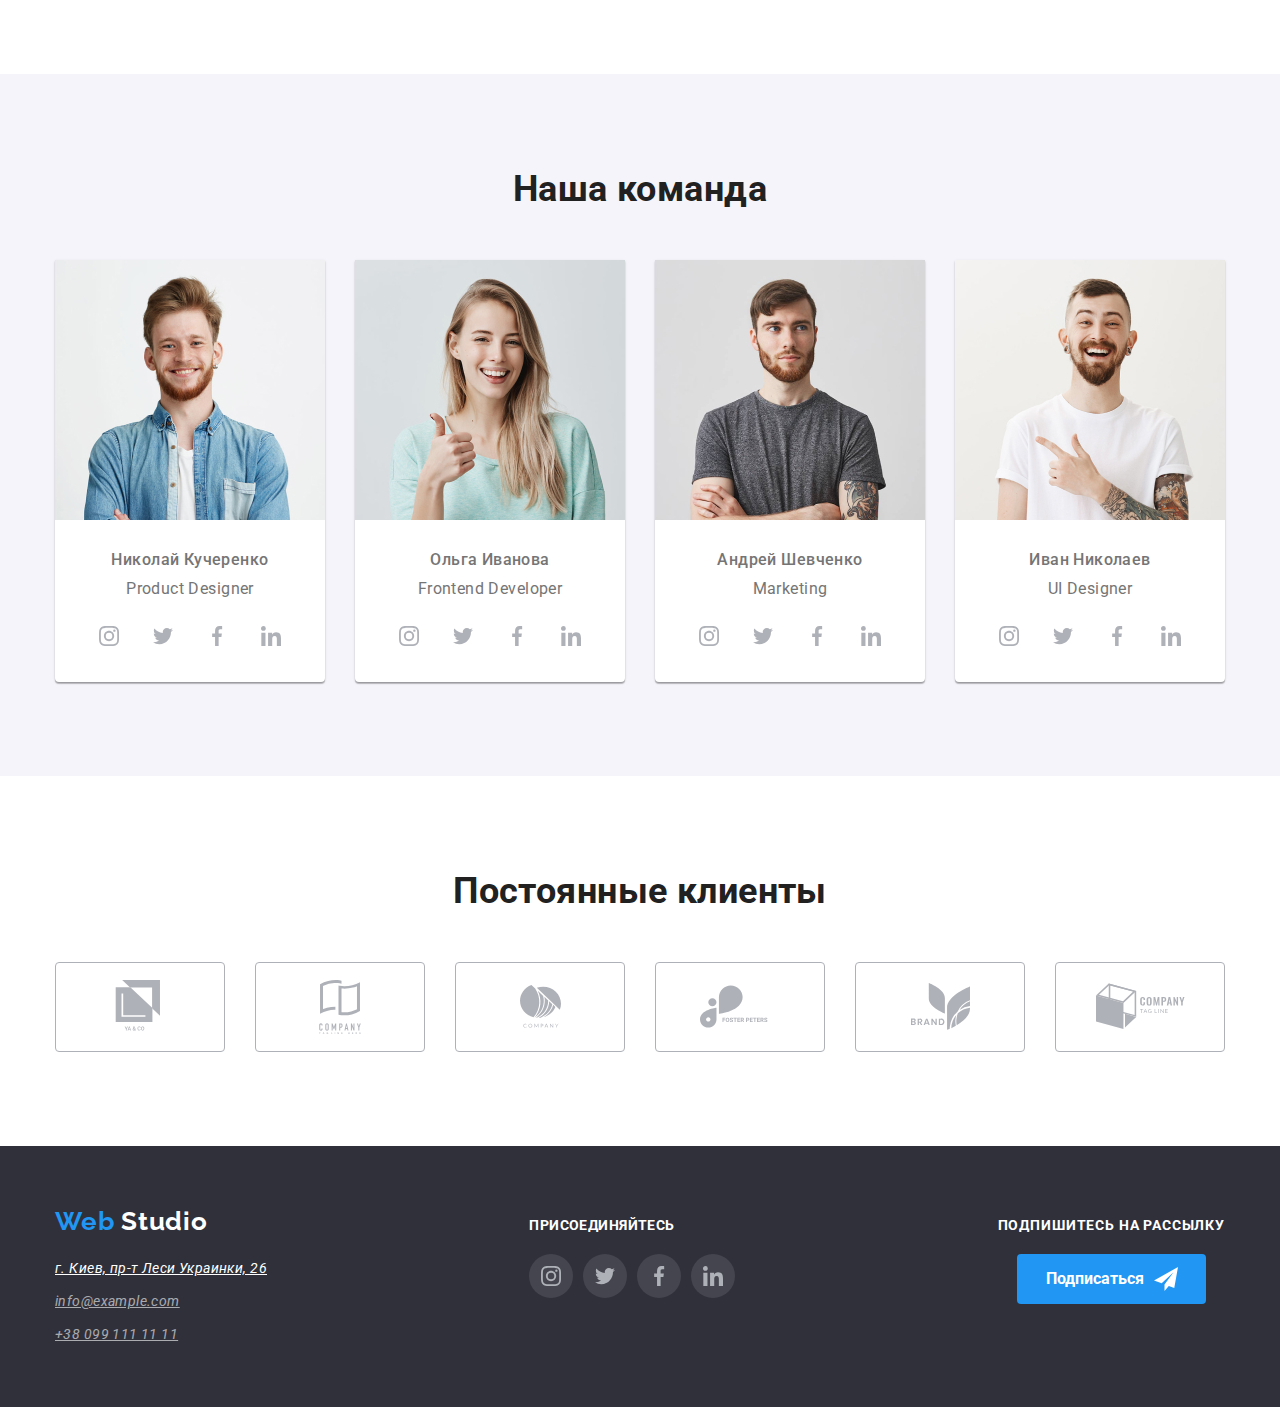
==== commit 7af403ab: "добавляет модальное окно" ====
--- a/index.html
+++ b/index.html
@@ -42,7 +42,7 @@
           <li class="auth-nav__item">
             <a class="auth-nav__link" href="mailto:info@devstudio.com">
               <svg class="auth-nav__link--icon" width="16" height="16">
-                <use href="../img/symbol-defs.svg#icon-mail"></use>
+                <use href="./img/symbol-defs.svg#icon-mail"></use>
               </svg>
 
               info@devstudio.com
@@ -51,7 +51,7 @@
           <li class="auth-nav__item">
             <a class="auth-nav__link" href="tel:+380961111111">
               <svg class="auth-nav__link--icon" width="15" height="15">
-                <use href="../img/symbol-defs.svg#icon-phone"></use>
+                <use href="./img/symbol-defs.svg#icon-phone"></use>
               </svg>
               +38 096 111 11 11
             </a>
@@ -64,7 +64,9 @@
       <section class="hero-section">
         <div class="container hero">
           <h1 class="hero__title">Эффективные решения для вашего бизнеса</h1>
-          <a href="" class="hero__button">Заказать услугу</a>
+          <button class="hero__button" data-modal-open>
+            Заказать услугу
+          </button>
         </div>
       </section>
 
@@ -76,7 +78,7 @@
             <li class="work__item">
               <div class="work__item--icon">
                 <svg class="work__item--sputnik">
-                  <use href="../img/symbol-defs.svg#icon-sputnik"></use>
+                  <use href="./img/symbol-defs.svg#icon-sputnik"></use>
                 </svg>
               </div>
               <h3 class="work__title">Внимание к деталям</h3>
@@ -88,7 +90,7 @@
             <li class="work__item">
               <div class="work__item--icon">
                 <svg class="work__item--time">
-                  <use href="../img/symbol-defs.svg#icon-time"></use>
+                  <use href="./img/symbol-defs.svg#icon-time"></use>
                 </svg>
               </div>
               <h3 class="work__title">Пунктуальность</h3>
@@ -100,7 +102,7 @@
             <li class="work__item">
               <div class="work__item--icon">
                 <svg class="work__item--comp">
-                  <use href="../img/symbol-defs.svg#icon-comp"></use>
+                  <use href="./img/symbol-defs.svg#icon-comp"></use>
                 </svg>
               </div>
               <h3 class="work__title">Планирование</h3>
@@ -112,7 +114,7 @@
             <li class="work__item">
               <div class="work__item--icon">
                 <svg class="work__item--astronaut">
-                  <use href="../img/symbol-defs.svg#icon-astronaut"></use>
+                  <use href="./img/symbol-defs.svg#icon-astronaut"></use>
                 </svg>
               </div>
               <h3 class="work__title">Современные технологии</h3>
@@ -169,28 +171,28 @@
                 <li>
                   <a class="team-social__link" href="">
                     <svg class="team-social__link--icon">
-                      <use href="../img/symbol-defs.svg#icon-instagram"></use>
-                    </svg>
-                  </a>
-                </li>
-                <li>
-                  <a class="team-social__link" href="">
-                    <svg class="team-social__link--icon">
-                      <use href="../img/symbol-defs.svg#icon-twitter"></use>
-                    </svg>
-                  </a>
-                </li>
-                <li>
-                  <a class="team-social__link" href="">
-                    <svg class="team-social__link--icon">
-                      <use href="../img/symbol-defs.svg#icon-facebook"></use>
-                    </svg>
-                  </a>
-                </li>
-                <li>
-                  <a class="team-social__link" href="">
-                    <svg class="team-social__link--icon">
-                      <use href="../img/symbol-defs.svg#icon-linkedin"></use>
+                      <use href="./img/symbol-defs.svg#icon-instagram"></use>
+                    </svg>
+                  </a>
+                </li>
+                <li>
+                  <a class="team-social__link" href="">
+                    <svg class="team-social__link--icon">
+                      <use href="./img/symbol-defs.svg#icon-twitter"></use>
+                    </svg>
+                  </a>
+                </li>
+                <li>
+                  <a class="team-social__link" href="">
+                    <svg class="team-social__link--icon">
+                      <use href="./img/symbol-defs.svg#icon-facebook"></use>
+                    </svg>
+                  </a>
+                </li>
+                <li>
+                  <a class="team-social__link" href="">
+                    <svg class="team-social__link--icon">
+                      <use href="./img/symbol-defs.svg#icon-linkedin"></use>
                     </svg>
                   </a>
                 </li>
@@ -204,28 +206,28 @@
                 <li>
                   <a class="team-social__link" href="">
                     <svg class="team-social__link--icon">
-                      <use href="../img/symbol-defs.svg#icon-instagram"></use>
-                    </svg>
-                  </a>
-                </li>
-                <li>
-                  <a class="team-social__link" href="">
-                    <svg class="team-social__link--icon">
-                      <use href="../img/symbol-defs.svg#icon-twitter"></use>
-                    </svg>
-                  </a>
-                </li>
-                <li>
-                  <a class="team-social__link" href="">
-                    <svg class="team-social__link--icon">
-                      <use href="../img/symbol-defs.svg#icon-facebook"></use>
-                    </svg>
-                  </a>
-                </li>
-                <li>
-                  <a class="team-social__link" href="">
-                    <svg class="team-social__link--icon">
-                      <use href="../img/symbol-defs.svg#icon-linkedin"></use>
+                      <use href="./img/symbol-defs.svg#icon-instagram"></use>
+                    </svg>
+                  </a>
+                </li>
+                <li>
+                  <a class="team-social__link" href="">
+                    <svg class="team-social__link--icon">
+                      <use href="./img/symbol-defs.svg#icon-twitter"></use>
+                    </svg>
+                  </a>
+                </li>
+                <li>
+                  <a class="team-social__link" href="">
+                    <svg class="team-social__link--icon">
+                      <use href="./img/symbol-defs.svg#icon-facebook"></use>
+                    </svg>
+                  </a>
+                </li>
+                <li>
+                  <a class="team-social__link" href="">
+                    <svg class="team-social__link--icon">
+                      <use href="./img/symbol-defs.svg#icon-linkedin"></use>
                     </svg>
                   </a>
                 </li>
@@ -239,28 +241,28 @@
                 <li>
                   <a class="team-social__link" href="">
                     <svg class="team-social__link--icon">
-                      <use href="../img/symbol-defs.svg#icon-instagram"></use>
-                    </svg>
-                  </a>
-                </li>
-                <li>
-                  <a class="team-social__link" href="">
-                    <svg class="team-social__link--icon">
-                      <use href="../img/symbol-defs.svg#icon-twitter"></use>
-                    </svg>
-                  </a>
-                </li>
-                <li>
-                  <a class="team-social__link" href="">
-                    <svg class="team-social__link--icon">
-                      <use href="../img/symbol-defs.svg#icon-facebook"></use>
-                    </svg>
-                  </a>
-                </li>
-                <li>
-                  <a class="team-social__link" href="">
-                    <svg class="team-social__link--icon">
-                      <use href="../img/symbol-defs.svg#icon-linkedin"></use>
+                      <use href="./img/symbol-defs.svg#icon-instagram"></use>
+                    </svg>
+                  </a>
+                </li>
+                <li>
+                  <a class="team-social__link" href="">
+                    <svg class="team-social__link--icon">
+                      <use href="./img/symbol-defs.svg#icon-twitter"></use>
+                    </svg>
+                  </a>
+                </li>
+                <li>
+                  <a class="team-social__link" href="">
+                    <svg class="team-social__link--icon">
+                      <use href="./img/symbol-defs.svg#icon-facebook"></use>
+                    </svg>
+                  </a>
+                </li>
+                <li>
+                  <a class="team-social__link" href="">
+                    <svg class="team-social__link--icon">
+                      <use href="./img/symbol-defs.svg#icon-linkedin"></use>
                     </svg>
                   </a>
                 </li>
@@ -274,28 +276,28 @@
                 <li>
                   <a class="team-social__link" href="">
                     <svg class="team-social__link--icon">
-                      <use href="../img/symbol-defs.svg#icon-instagram"></use>
-                    </svg>
-                  </a>
-                </li>
-                <li>
-                  <a class="team-social__link" href="">
-                    <svg class="team-social__link--icon">
-                      <use href="../img/symbol-defs.svg#icon-twitter"></use>
-                    </svg>
-                  </a>
-                </li>
-                <li>
-                  <a class="team-social__link" href="">
-                    <svg class="team-social__link--icon">
-                      <use href="../img/symbol-defs.svg#icon-facebook"></use>
-                    </svg>
-                  </a>
-                </li>
-                <li>
-                  <a class="team-social__link" href="">
-                    <svg class="team-social__link--icon">
-                      <use href="../img/symbol-defs.svg#icon-linkedin"></use>
+                      <use href="./img/symbol-defs.svg#icon-instagram"></use>
+                    </svg>
+                  </a>
+                </li>
+                <li>
+                  <a class="team-social__link" href="">
+                    <svg class="team-social__link--icon">
+                      <use href="./img/symbol-defs.svg#icon-twitter"></use>
+                    </svg>
+                  </a>
+                </li>
+                <li>
+                  <a class="team-social__link" href="">
+                    <svg class="team-social__link--icon">
+                      <use href="./img/symbol-defs.svg#icon-facebook"></use>
+                    </svg>
+                  </a>
+                </li>
+                <li>
+                  <a class="team-social__link" href="">
+                    <svg class="team-social__link--icon">
+                      <use href="./img/symbol-defs.svg#icon-linkedin"></use>
                     </svg>
                   </a>
                 </li>
@@ -312,42 +314,42 @@
             <li class="clients__item">
               <a class="clients__link" href="">
                 <svg class="clients__item--company-1" width="54" height="54">
-                  <use href="../img/symbol-defs.svg#icon-client-1"></use>
+                  <use href="./img/symbol-defs.svg#icon-client-1"></use>
                 </svg>
               </a>
             </li>
             <li class="clients__item">
               <a class="clients__link" href="">
                 <svg class="clients__item--company-2" width="54" height="54">
-                  <use href="../img/symbol-defs.svg#icon-client-2"></use>
+                  <use href="./img/symbol-defs.svg#icon-client-2"></use>
                 </svg>
               </a>
             </li>
             <li class="clients__item">
               <a class="clients__link" href="">
                 <svg class="clients__item--company-3" width="43" height="43">
-                  <use href="../img/symbol-defs.svg#icon-client-3"></use>
+                  <use href="./img/symbol-defs.svg#icon-client-3"></use>
                 </svg>
               </a>
             </li>
             <li class="clients__item">
               <a class="clients__link" href="">
                 <svg class="clients__item--company-4" width="80" height="90">
-                  <use href="../img/symbol-defs.svg#icon-client-4"></use>
+                  <use href="./img/symbol-defs.svg#icon-client-4"></use>
                 </svg>
               </a>
             </li>
             <li class="clients__item">
               <a class="clients__link" href="">
                 <svg class="clients__item--company-5" width="59" height="59">
-                  <use href="../img/symbol-defs.svg#icon-client-5"></use>
+                  <use href="./img/symbol-defs.svg#icon-client-5"></use>
                 </svg>
               </a>
             </li>
             <li class="clients__item">
               <a class="clients__link" href="">
                 <svg class="clients__item--company-6" width="89" height="89">
-                  <use href="../img/symbol-defs.svg#icon-client-6"></use>
+                  <use href="./img/symbol-defs.svg#icon-client-6"></use>
                 </svg>
               </a>
             </li>
@@ -388,28 +390,28 @@
             <li class="join__item">
               <a class="join__link" href="">
                 <svg class="join__social--icon">
-                  <use href="../img/symbol-defs.svg#icon-instagram"></use>
+                  <use href="./img/symbol-defs.svg#icon-instagram"></use>
                 </svg>
               </a>
             </li>
             <li class="join__item">
               <a class="join__link" href="">
                 <svg class="join__social--icon">
-                  <use href="../img/symbol-defs.svg#icon-twitter"></use>
+                  <use href="./img/symbol-defs.svg#icon-twitter"></use>
                 </svg>
               </a>
             </li>
             <li class="join__item">
               <a class="join__link" href="">
                 <svg class="join__social--icon">
-                  <use href="../img/symbol-defs.svg#icon-facebook"></use>
+                  <use href="./img/symbol-defs.svg#icon-facebook"></use>
                 </svg>
               </a>
             </li>
             <li class="join__item">
               <a class="join__link" href="">
                 <svg class="join__social--icon">
-                  <use href="../img/symbol-defs.svg#icon-linkedin"></use>
+                  <use href="./img/symbol-defs.svg#icon-linkedin"></use>
                 </svg>
               </a>
             </li>
@@ -426,12 +428,59 @@
         </div>
       </div>
     </footer>
+    <div class="backdrop is-hidden" data-modal>
+      <div class="modal">
+        <b class="modal__title">Оставьте свои данные, мы вам перезвоним</b>
+        <form action="">
+          <ul class="modal__list list">
+            <li class="modal__list--item">
+              <input type="text" name="name" />
+              <label for="name">
+                <svg width="12" height="12">
+                  <use href="./img/symbol-defs.svg#icon-person-black"></use>
+                </svg>
+                Имя
+              </label>
+            </li>
+            <li class="modal__list--item">
+              <input type="text" name="phone" /><label for="phone">
+                <svg width="13" height="13">
+                  <use href="./img/symbol-defs.svg#icon-phone-black"></use>
+                </svg>
+                Телефон</label
+              >
+            </li>
+            <li class="modal__list--item">
+              <input type="text" name="mail" /><label for="mail">
+                <svg width="15" height="12">
+                  <use href="./img/symbol-defs.svg#icon-email-black"></use>
+                </svg>
+                Почта</label
+              >
+            </li>
+            <li class="modal__list--item">
+              <input class="modal__comment" type="text" name="comment" /><label
+                for="comment"
+                >Комментарий</label
+              >
+            </li>
+            <li class="modal__list--item">
+              <input type="checkbox" name="checkbox" /><label for="comment"
+                >Соглашаюсь с рассылкой и принимаю
+                <a class="modal__link" href="">Условия договора</a></label
+              >
+            </li>
+          </ul>
+        </form>
+        <button data-modal-close>Отправить</button>
+        <button class="modal__close" data-modal-close>
+          <svg width="11" height="11">
+            <use href="./img/symbol-defs.svg#icon-close-black"></use>
+          </svg>
+        </button>
+      </div>
+    </div>
+
+    <script src="./js/modal.js"></script>
   </body>
 </html>
-
-<ul class="li"></ul>
-<ul class="li"></ul>
-<ul class="li"></ul>
-<ul class="li"></ul>
-<ul class="li"></ul>
-<ul class="li"></ul>
--- a/css/style.css
+++ b/css/style.css
@@ -10,6 +10,9 @@
   --background-social: rgba(255, 255, 255, 0.1);
   --cards-bg-color: rgba(33, 150, 243, 0.9);
   --filter-bg-color: #f5f4fa;
+  --cubic-bezier-dafault: cubic-bezier(0.4, 0, 0.2, 1);
+  --time-animation: 250ms;
+  --bg-color-modal: rgba(0, 0, 0, 0.2);
 }
 
 body {
@@ -107,6 +110,7 @@
   font-weight: 500;
   letter-spacing: 0.02em;
   text-decoration: none;
+  transition: color var(--time-animation) var(--cubic-bezier-dafault);
 }
 
 .site-nav__link:hover,
@@ -144,6 +148,7 @@
 .auth-nav__link--icon {
   margin-right: 10px;
   --color2: var(--primery-text-color);
+  transition: color var(--time-animation) var(--cubic-bezier-dafault);
 }
 
 .auth-nav__link--phone {
@@ -159,6 +164,7 @@
   font-weight: 500;
   letter-spacing: 0.02em;
   text-decoration: none;
+  transition: color var(--time-animation) var(--cubic-bezier-dafault);
 }
 
 .auth-nav__link:hover,
@@ -396,6 +402,7 @@
   border-radius: 50%;
   background-repeat: no-repeat;
   background-position: center;
+  transition: background-color var(--time-animation) var(--cubic-bezier-dafault);
 }
 
 .team-social__link:hover,
@@ -436,8 +443,6 @@
   display: flex;
   justify-content: center;
   align-items: center;
-  border: 1px solid #afb1b8;
-  border-radius: 4px;
   width: calc((100% - 50px) / 6);
   min-height: 90px;
 }
@@ -446,26 +451,27 @@
   margin-top: 0px;
   margin-bottom: 50px;
   color: var(--title-text-color);
-
   font-weight: 700;
   font-size: 36px;
   line-height: 1.17;
   text-align: center;
 }
 
-.clients__item:hover,
-.clients__item:focus {
-  color: var(--accent-text-color);
+.clients__link {
+  display: flex;
+  justify-content: center;
+  align-items: center;
+  border: 1px solid #afb1b8;
+  border-radius: 4px;
+  width: 170px;
+  height: 90px;
+  transition: border-color var(--time-animation) var(--cubic-bezier-dafault);
+}
+
+.clients__link:hover,
+.clients__link:focus {
   border-color: var(--accent-text-color);
   --color1: var(--accent-text-color);
-}
-
-.clients__link {
-  display: flex;
-  justify-content: center;
-  align-items: center;
-  width: 170px;
-  height: 90px;
 }
 
 /* Footer */
@@ -544,6 +550,7 @@
   background-repeat: no-repeat;
   background-position: center;
   --color1: var(--white-color);
+  transition: background-color var(--time-animation) var(--cubic-bezier-dafault);
 }
 
 .join__link:hover,
@@ -639,6 +646,8 @@
   font-size: 16px;
   line-height: 1.62;
   text-align: center;
+  transition: color var(--time-animation) var(--cubic-bezier-dafault),
+    background-color var(--time-animation) var(--cubic-bezier-dafault);
 }
 
 .filter__button:hover,
@@ -679,14 +688,13 @@
   display: block;
   padding-bottom: 20px;
   text-decoration: none;
-}
-
-.cards__link:hover .cards__description,
-.cards__link:hover .cards__thumb::before,
-.cards__link:focus .cards__description,
-.cards__link:focus .cards__thumb::before {
-  opacity: 1;
-  transform: translateY(0);
+  transition: box-shadow var(--time-animation) var(--cubic-bezier-dafault);
+}
+
+.cards__link:hover,
+.cards__link:focus {
+  box-shadow: 0px 1px 1px rgba(0, 0, 0, 0.12), 0px 4px 4px rgba(0, 0, 0, 0.06),
+    1px 4px 6px rgba(0, 0, 0, 0.16);
 }
 
 .cards__title {
@@ -715,27 +723,30 @@
   width: 100%;
   height: 100%;
   background-color: var(--cards-bg-color);
-  opacity: 0;
   transform: translateY(100%);
-  transition: transform 250ms linear;
+  transition: transform var(--time-animation) var(--cubic-bezier-dafault);
 }
 
 .cards__description {
   position: absolute;
-  /* display: inline-block; */
+  display: inline-block;
   top: 63px;
   left: 24px;
   right: 24px;
-  /* transform: translate(-50%, -50%); */
+  transform: translateY(150%);
   margin-top: 0;
   margin-bottom: 0;
-  /* margin-left: 24px;
-  margin-right: 24px; */
-  color: var(--white-color);
-
+  color: var(--white-color);
   font-size: 18px;
   line-height: 1.56;
-  opacity: 0;
+  transition: transform var(--time-animation) var(--cubic-bezier-dafault);
+}
+
+.cards__link:hover .cards__description,
+.cards__link:hover .cards__thumb::before,
+.cards__link:focus .cards__description,
+.cards__link:focus .cards__thumb::before {
+  transform: translateY(0);
 }
 
 .cards__category {
@@ -747,3 +758,97 @@
   font-size: 16px;
   line-height: 1.87;
 }
+
+/* Modal */
+
+.backdrop {
+  position: fixed;
+  top: 0;
+  left: 0;
+  width: 100%;
+  height: 100%;
+  opacity: 1;
+  pointer-events: auto;
+  background-color: var(--bg-color-modal);
+  transition: opacity var(--time-animation) var(--cubic-bezier-dafault);
+}
+
+.modal {
+  position: absolute;
+  top: 50%;
+  left: 50%;
+  min-width: 528px;
+  min-height: 581px;
+  padding: 40px;
+
+  background: var(--white-color);
+  box-shadow: 0px 1px 3px rgba(0, 0, 0, 0.12), 0px 1px 1px rgba(0, 0, 0, 0.14),
+    0px 2px 1px rgba(0, 0, 0, 0.2);
+  border-radius: 4px;
+  transform: scale(1) translate(-50%, -50%);
+  transition: transform var(--time-animation) var(--cubic-bezier-dafault);
+}
+
+.backdrop.is-hidden .modal {
+  transform: scale(1.1) translate(-50%, -50%);
+}
+
+.backdrop.is-hidden {
+  opacity: 0;
+  pointer-events: none;
+}
+
+.modal__title {
+  display: inline-block;
+  margin-bottom: 30px;
+  font-weight: 700;
+  font-size: 20px;
+  line-height: 1.15;
+  text-align: center;
+  letter-spacing: 0.03em;
+
+  color: #212121;
+}
+
+.modal__close {
+  position: absolute;
+  top: 8px;
+  right: 8px;
+  display: flex;
+  align-items: center;
+  justify-content: center;
+  width: 30px;
+  height: 30px;
+  box-shadow: 0px 1px 3px rgba(0, 0, 0, 0.12), 0px 1px 1px rgba(0, 0, 0, 0.14),
+    0px 2px 1px rgba(0, 0, 0, 0.2);
+  border: 1px solid rgba(0, 0, 0, 0.1);
+  border-radius: 50%;
+}
+
+input {
+  width: 100%;
+  border: 1px solid rgba(33, 33, 33, 0.2);
+  box-sizing: border-box;
+  border-radius: 4px;
+}
+
+input[type='checkbox'] {
+  width: 15px;
+  height: 16px;
+  background-color: var(--title-text-color);
+}
+
+.modal__comment {
+  height: 120px;
+}
+
+.modal__list--item {
+  letter-spacing: 0.01em;
+}
+
+.modal__list--item:not(:last-child) {
+  margin-bottom: 28px;
+}
+
+.modal__link {
+}
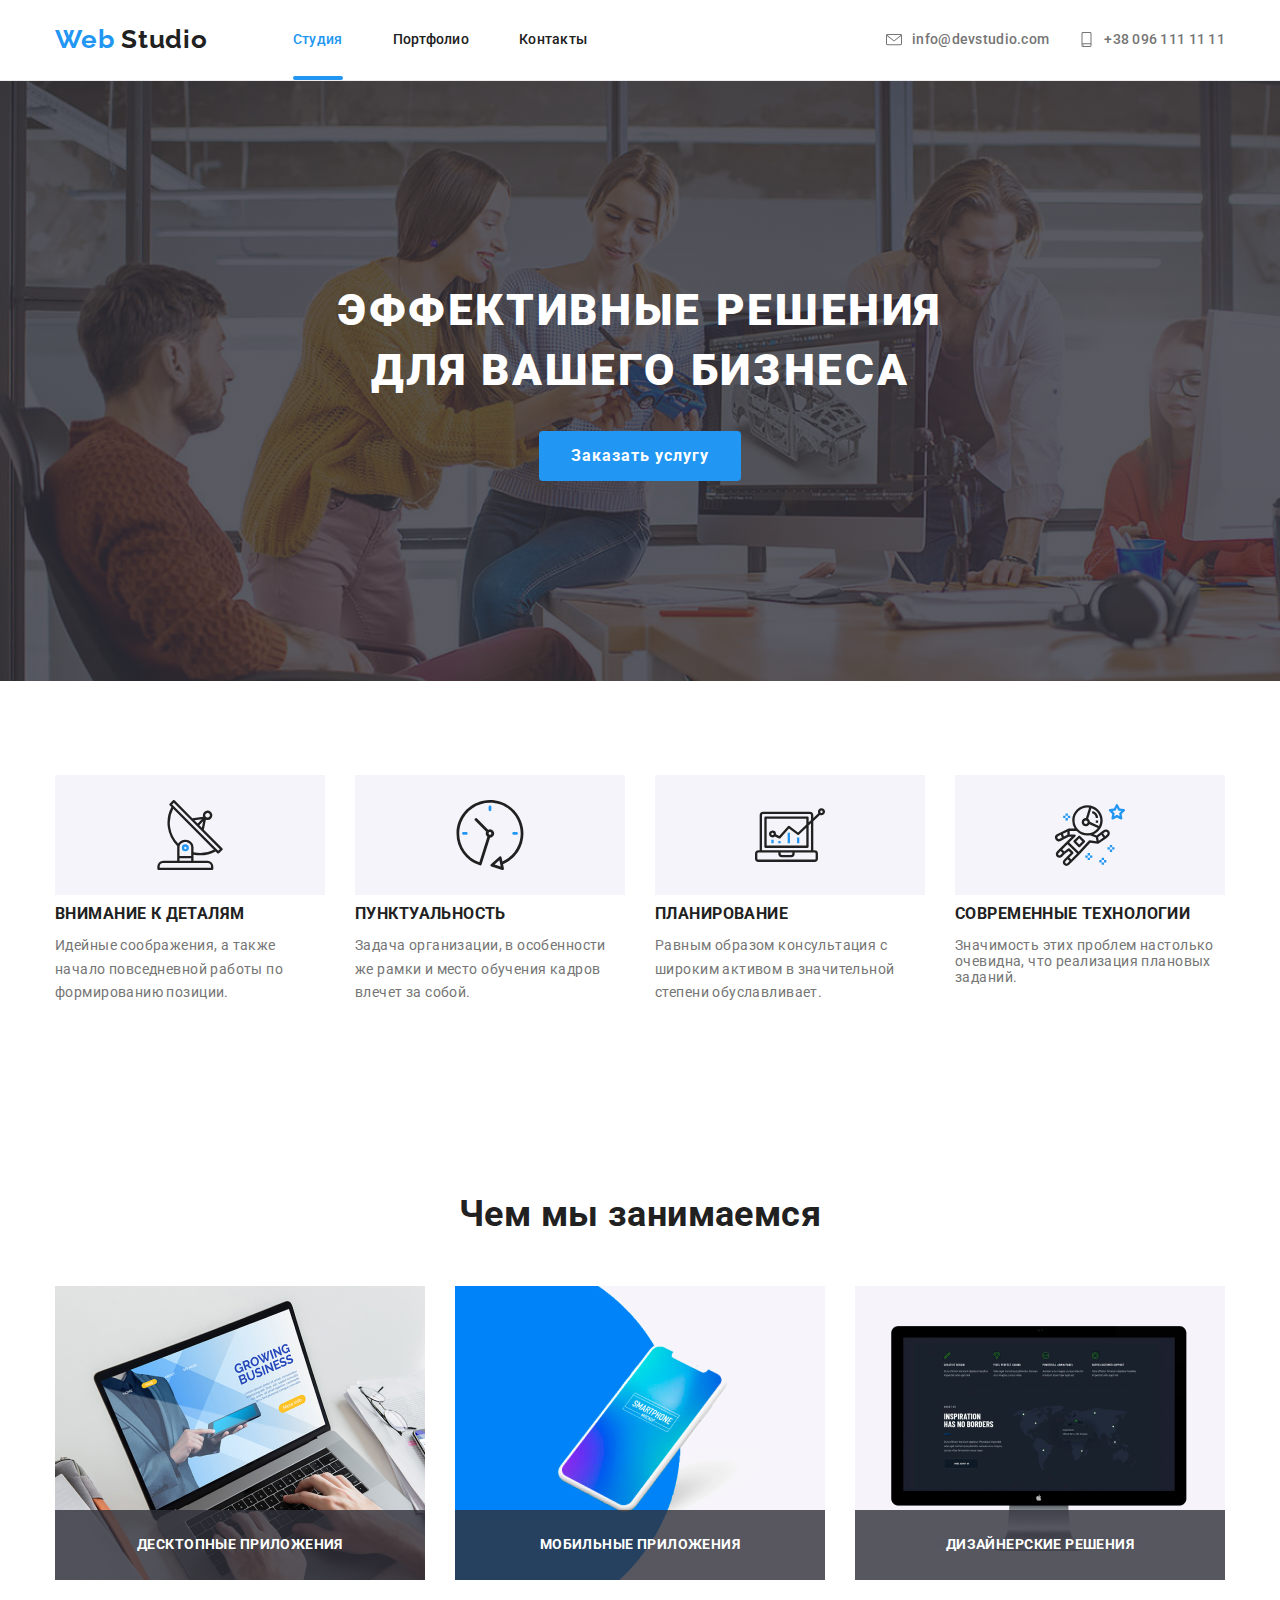
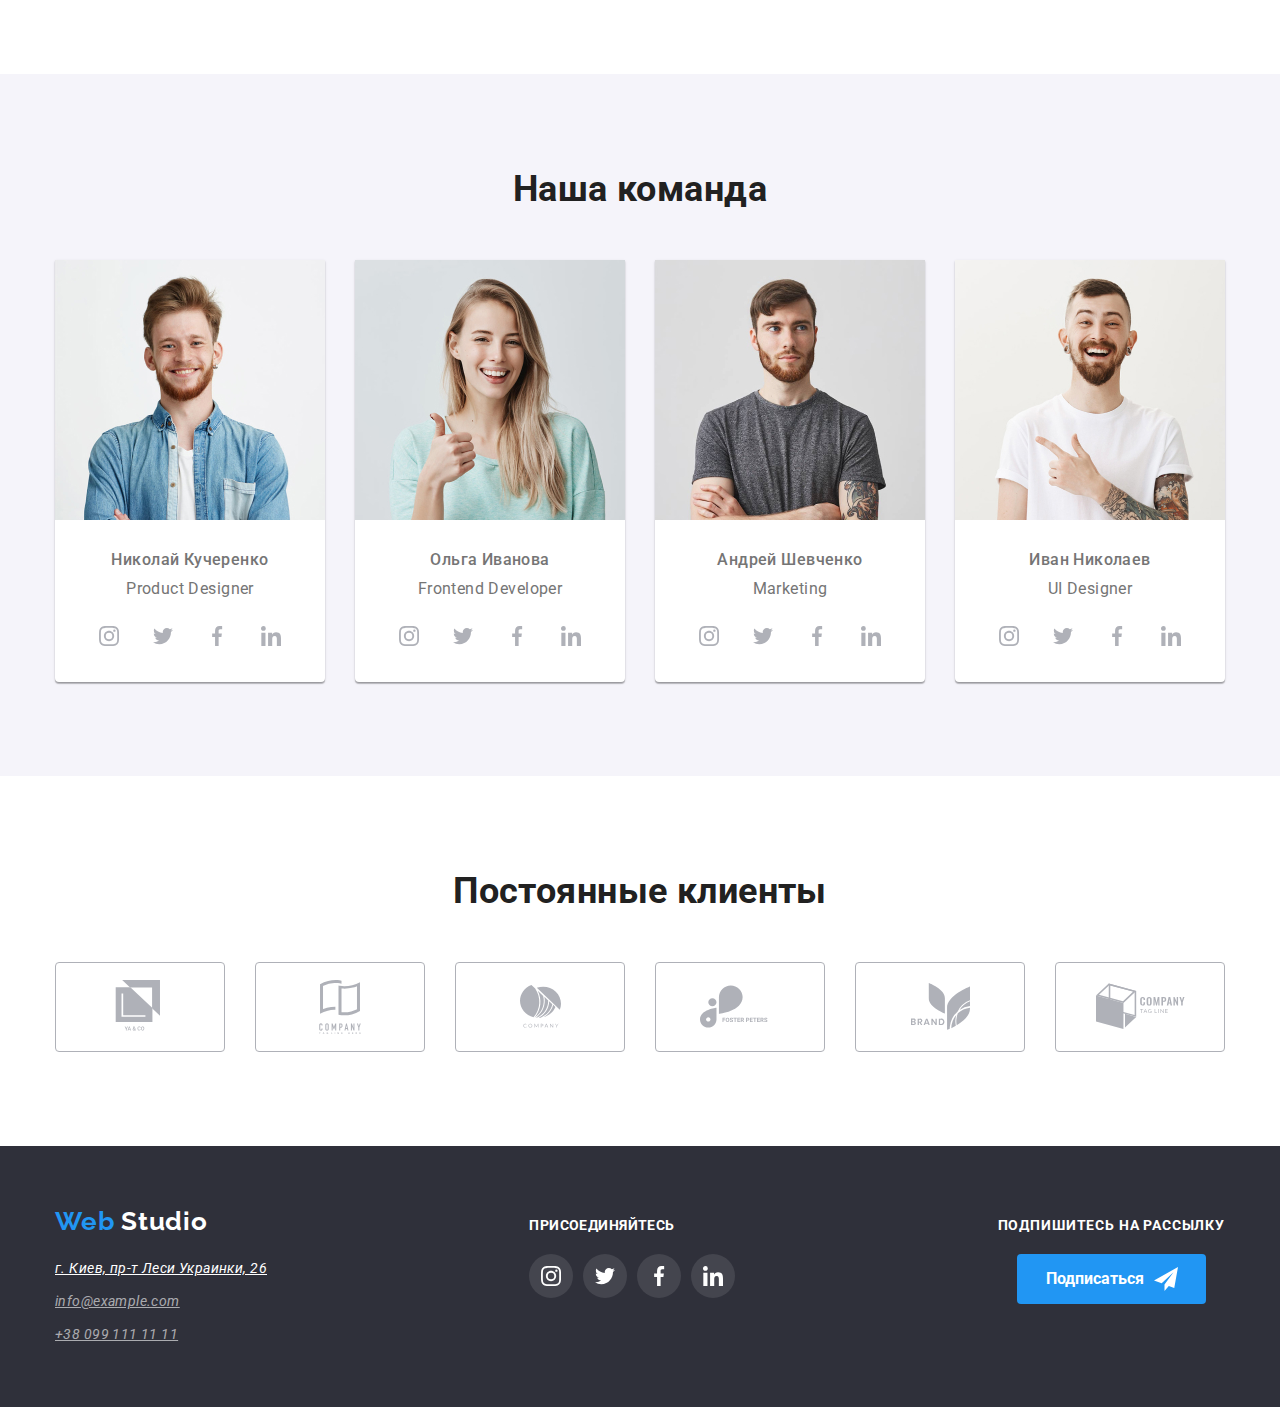
==== commit 0f2b6d3e: "Добавляет эффект ховера на кнопки модалки" ====
--- a/index.html
+++ b/index.html
@@ -64,7 +64,7 @@
       <section class="hero-section">
         <div class="container hero">
           <h1 class="hero__title">Эффективные решения для вашего бизнеса</h1>
-          <button class="hero__button" data-modal-open>
+          <button class="button" data-modal-open>
             Заказать услугу
           </button>
         </div>
@@ -423,7 +423,9 @@
           </p>
           <button class="subscribe__button">
             <p class="subscribe__label">Подписаться</p>
-            <img src="./img/icon-send.svg" alt="Иконка подписаться" />
+            <svg width="24" height="24">
+              <use href="./img/symbol-defs.svg#icon-icon-send"></use>
+            </svg>
           </button>
         </div>
       </div>
@@ -464,15 +466,15 @@
                 >Комментарий</label
               >
             </li>
-            <li class="modal__list--item">
-              <input type="checkbox" name="checkbox" /><label for="comment"
+            <li class="modal__list--item modal__checkbox">
+              <input type="checkbox" name="checkbox" /><label for="checkbox"
                 >Соглашаюсь с рассылкой и принимаю
                 <a class="modal__link" href="">Условия договора</a></label
               >
             </li>
           </ul>
         </form>
-        <button data-modal-close>Отправить</button>
+        <button class="button modal__button">Отправить</button>
         <button class="modal__close" data-modal-close>
           <svg width="11" height="11">
             <use href="./img/symbol-defs.svg#icon-close-black"></use>
--- a/css/style.css
+++ b/css/style.css
@@ -160,6 +160,7 @@
   display: flex;
   align-items: center;
   color: var(--primery-text-color);
+  --color1: var(--primery-text-color);
 
   font-weight: 500;
   letter-spacing: 0.02em;
@@ -174,7 +175,7 @@
 
 .auth-nav__link:hover .auth-nav__link--icon,
 .auth-nav__link:focus .auth-nav__link--icon {
-  --color2: var(--accent-text-color);
+  --color1: var(--accent-text-color);
   --color5: var(--accent-text-color);
 }
 
@@ -208,7 +209,7 @@
   text-transform: uppercase;
 }
 
-.hero__button {
+.button {
   display: inline-block;
   padding: 10px 32px;
   font-weight: 700;
@@ -408,7 +409,7 @@
 .team-social__link:hover,
 .team-social__link:focus {
   background-color: var(--accent-text-color);
-  --color1: white;
+  --color3: white;
 }
 
 .team-social__link--icon {
@@ -471,7 +472,7 @@
 .clients__link:hover,
 .clients__link:focus {
   border-color: var(--accent-text-color);
-  --color1: var(--accent-text-color);
+  --color3: var(--accent-text-color);
 }
 
 /* Footer */
@@ -549,7 +550,7 @@
   background-color: var(--background-social);
   background-repeat: no-repeat;
   background-position: center;
-  --color1: var(--white-color);
+  --color3: var(--white-color);
   transition: background-color var(--time-animation) var(--cubic-bezier-dafault);
 }
 
@@ -825,6 +826,11 @@
   border-radius: 50%;
 }
 
+.modal__close:hover,
+.modal__close:focus {
+  fill: var(--accent-text-color);
+}
+
 input {
   width: 100%;
   border: 1px solid rgba(33, 33, 33, 0.2);
@@ -833,6 +839,7 @@
 }
 
 input[type='checkbox'] {
+  margin-right: 8px;
   width: 15px;
   height: 16px;
   background-color: var(--title-text-color);
@@ -842,6 +849,10 @@
   height: 120px;
 }
 
+.modal__list {
+  margin-bottom: 30px;
+}
+
 .modal__list--item {
   letter-spacing: 0.01em;
 }
@@ -851,4 +862,18 @@
 }
 
 .modal__link {
-}
+  color: var(--accent-text-color);
+}
+
+.modal__checkbox {
+  display: flex;
+  align-items: center;
+  line-height: 1.71;
+  letter-spacing: 0.03em;
+}
+
+.modal__button {
+  display: block;
+  margin-left: auto;
+  margin-right: auto;
+}
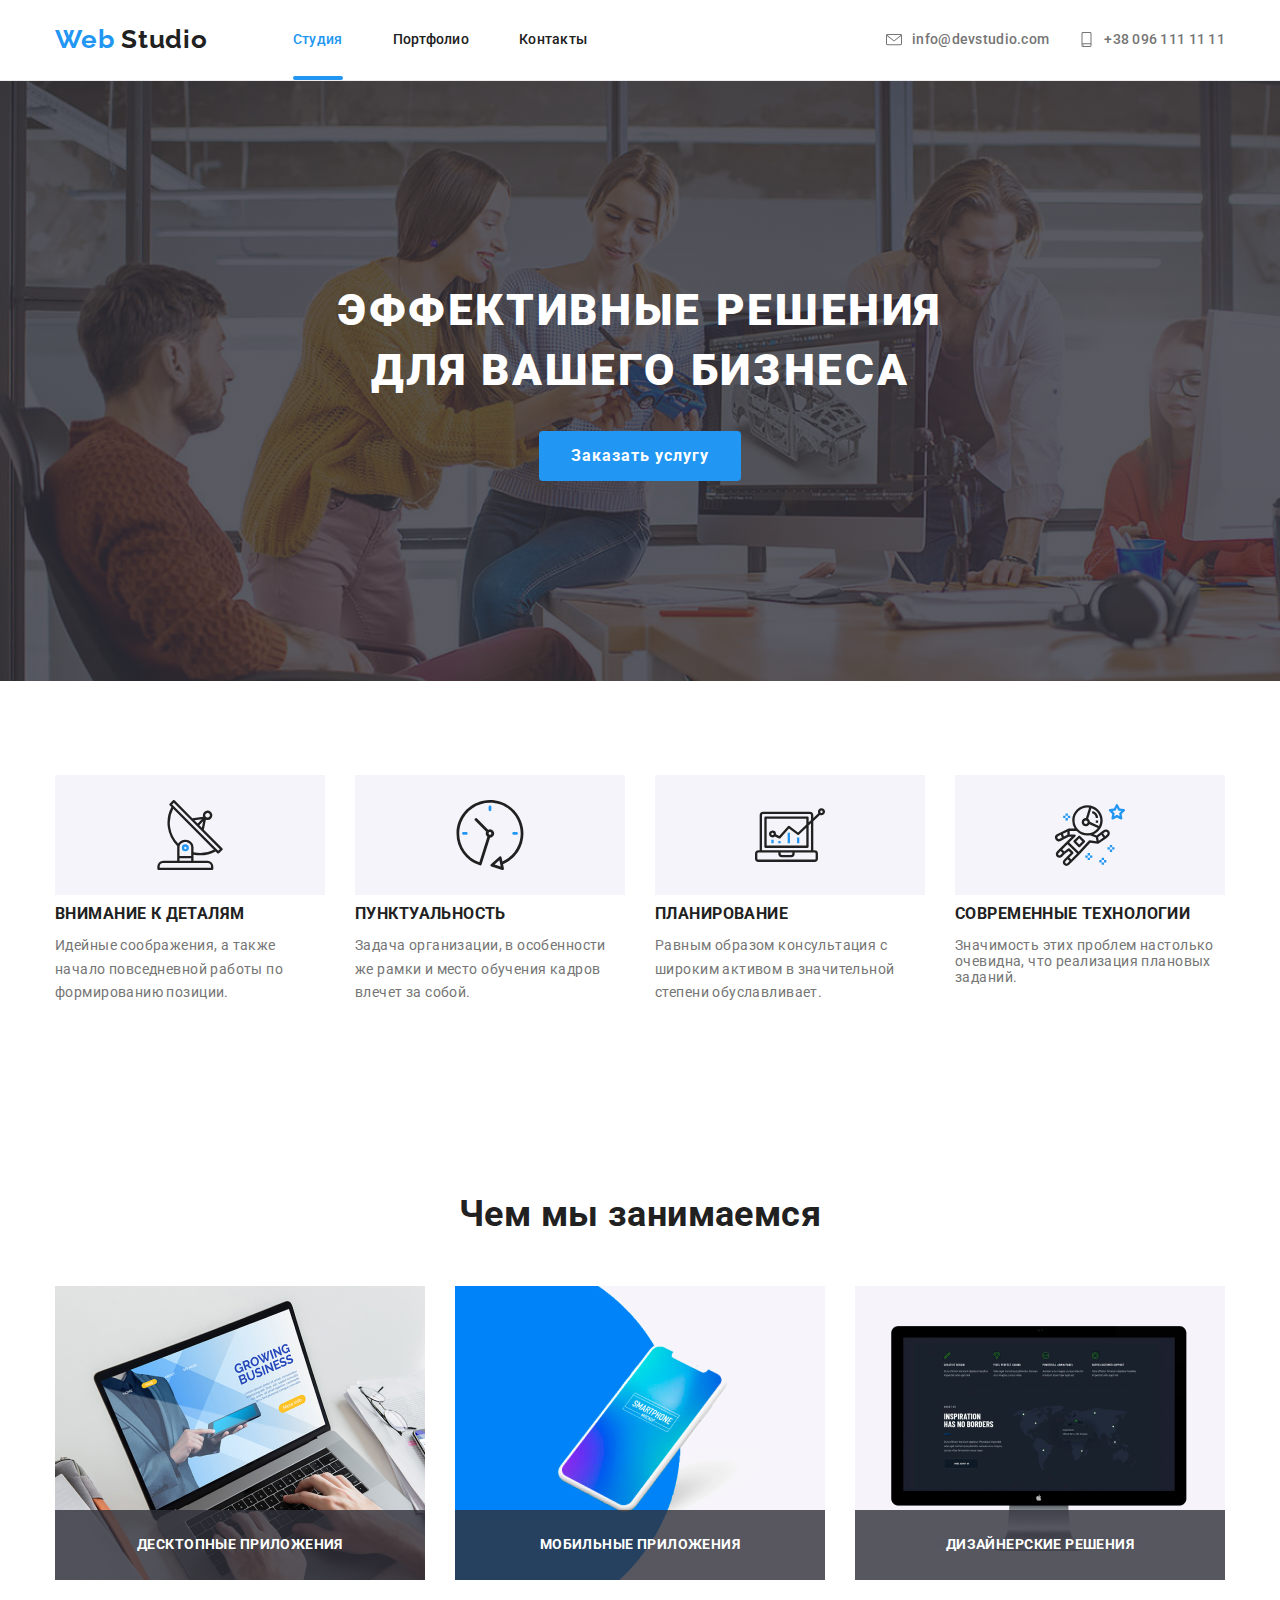
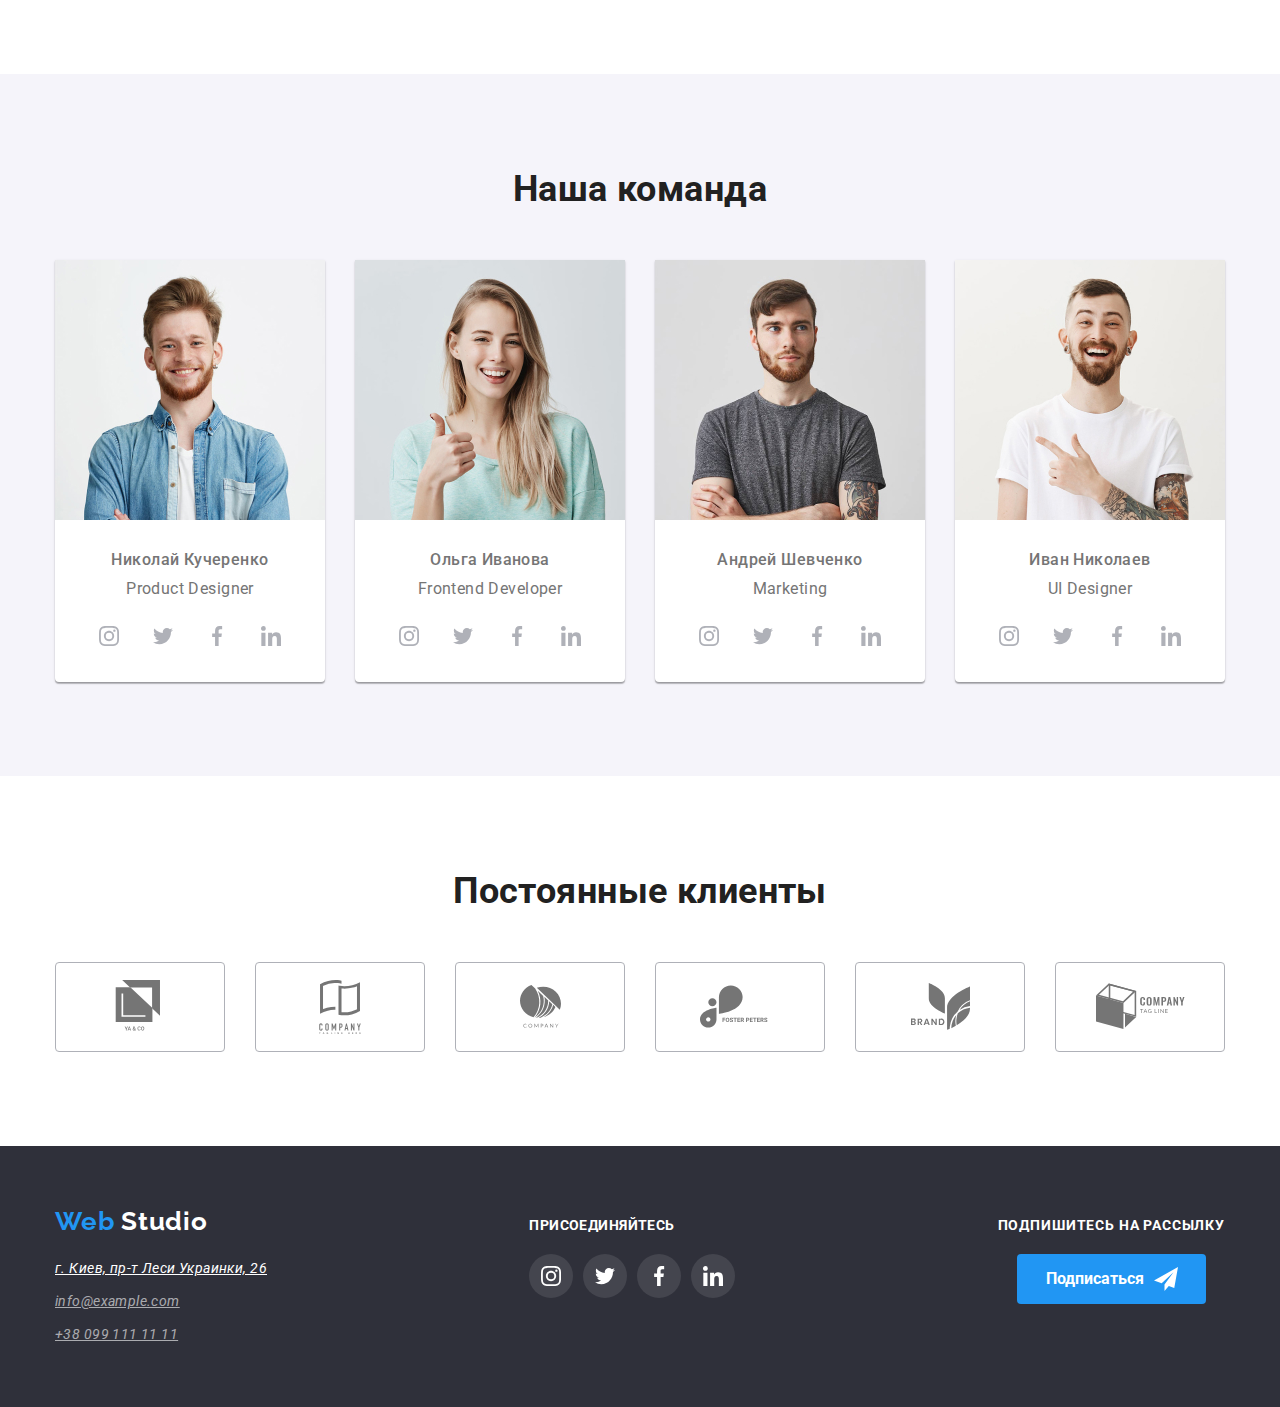
==== commit d80d921c: "исправляет оформление иконок" ====
--- a/index.html
+++ b/index.html
@@ -313,42 +313,42 @@
           <ul class="clients list">
             <li class="clients__item">
               <a class="clients__link" href="">
-                <svg class="clients__item--company-1" width="54" height="54">
+                <svg class="clients__item--icon" width="54" height="54">
                   <use href="./img/symbol-defs.svg#icon-client-1"></use>
                 </svg>
               </a>
             </li>
             <li class="clients__item">
               <a class="clients__link" href="">
-                <svg class="clients__item--company-2" width="54" height="54">
+                <svg class="clients__item--icon" width="54" height="54">
                   <use href="./img/symbol-defs.svg#icon-client-2"></use>
                 </svg>
               </a>
             </li>
             <li class="clients__item">
               <a class="clients__link" href="">
-                <svg class="clients__item--company-3" width="43" height="43">
+                <svg class="clients__item--icon" width="43" height="43">
                   <use href="./img/symbol-defs.svg#icon-client-3"></use>
                 </svg>
               </a>
             </li>
             <li class="clients__item">
               <a class="clients__link" href="">
-                <svg class="clients__item--company-4" width="80" height="90">
+                <svg class="clients__item--icon" width="80" height="90">
                   <use href="./img/symbol-defs.svg#icon-client-4"></use>
                 </svg>
               </a>
             </li>
             <li class="clients__item">
               <a class="clients__link" href="">
-                <svg class="clients__item--company-5" width="59" height="59">
+                <svg class="clients__item--icon" width="59" height="59">
                   <use href="./img/symbol-defs.svg#icon-client-5"></use>
                 </svg>
               </a>
             </li>
             <li class="clients__item">
               <a class="clients__link" href="">
-                <svg class="clients__item--company-6" width="89" height="89">
+                <svg class="clients__item--icon" width="89" height="89">
                   <use href="./img/symbol-defs.svg#icon-client-6"></use>
                 </svg>
               </a>
--- a/css/style.css
+++ b/css/style.css
@@ -147,8 +147,8 @@
 
 .auth-nav__link--icon {
   margin-right: 10px;
-  --color2: var(--primery-text-color);
-  transition: color var(--time-animation) var(--cubic-bezier-dafault);
+  fill: var(--primery-text-color);
+  transition: fill var(--time-animation) var(--cubic-bezier-dafault);
 }
 
 .auth-nav__link--phone {
@@ -160,8 +160,6 @@
   display: flex;
   align-items: center;
   color: var(--primery-text-color);
-  --color1: var(--primery-text-color);
-
   font-weight: 500;
   letter-spacing: 0.02em;
   text-decoration: none;
@@ -175,8 +173,7 @@
 
 .auth-nav__link:hover .auth-nav__link--icon,
 .auth-nav__link:focus .auth-nav__link--icon {
-  --color1: var(--accent-text-color);
-  --color5: var(--accent-text-color);
+  fill: var(--accent-text-color);
 }
 
 /* Hero */
@@ -406,15 +403,21 @@
   transition: background-color var(--time-animation) var(--cubic-bezier-dafault);
 }
 
+.team-social__link--icon {
+  width: 20px;
+  height: 20px;
+  fill: #afb1b8;
+  transition: fill var(--time-animation) var(--cubic-bezier-dafault);
+}
+
 .team-social__link:hover,
 .team-social__link:focus {
   background-color: var(--accent-text-color);
-  --color3: white;
-}
-
-.team-social__link--icon {
-  width: 20px;
-  height: 20px;
+}
+
+.team-social__link:hover .team-social__link--icon,
+.team-social__link:focus .team-social__link--icon {
+  fill: var(--white-color);
 }
 
 .team__text {
@@ -469,10 +472,20 @@
   transition: border-color var(--time-animation) var(--cubic-bezier-dafault);
 }
 
+.clients__item--icon {
+  fill: var(--primery-text-color);
+  transition: fill var(--time-animation) var(--cubic-bezier-dafault);
+}
+
 .clients__link:hover,
 .clients__link:focus {
   border-color: var(--accent-text-color);
-  --color3: var(--accent-text-color);
+  fill: var(--accent-text-color);
+}
+
+.clients__link:hover .clients__item--icon,
+.clients__link:focus .clients__item--icon {
+  fill: var(--accent-text-color);
 }
 
 /* Footer */
@@ -550,7 +563,6 @@
   background-color: var(--background-social);
   background-repeat: no-repeat;
   background-position: center;
-  --color3: var(--white-color);
   transition: background-color var(--time-animation) var(--cubic-bezier-dafault);
 }
 
@@ -562,18 +574,7 @@
 .join__social--icon {
   width: 20px;
   height: 20px;
-}
-
-.join__social--twitter {
-  background-image: url('../img/twitter-1.svg');
-}
-
-.join__social--facebook {
-  background-image: url('../img/facebook-1.svg');
-}
-
-.join__social--linkedin {
-  background-image: url('../img/linkedin-1.svg');
+  fill: var(--white-color);
 }
 
 /* Subscribe */
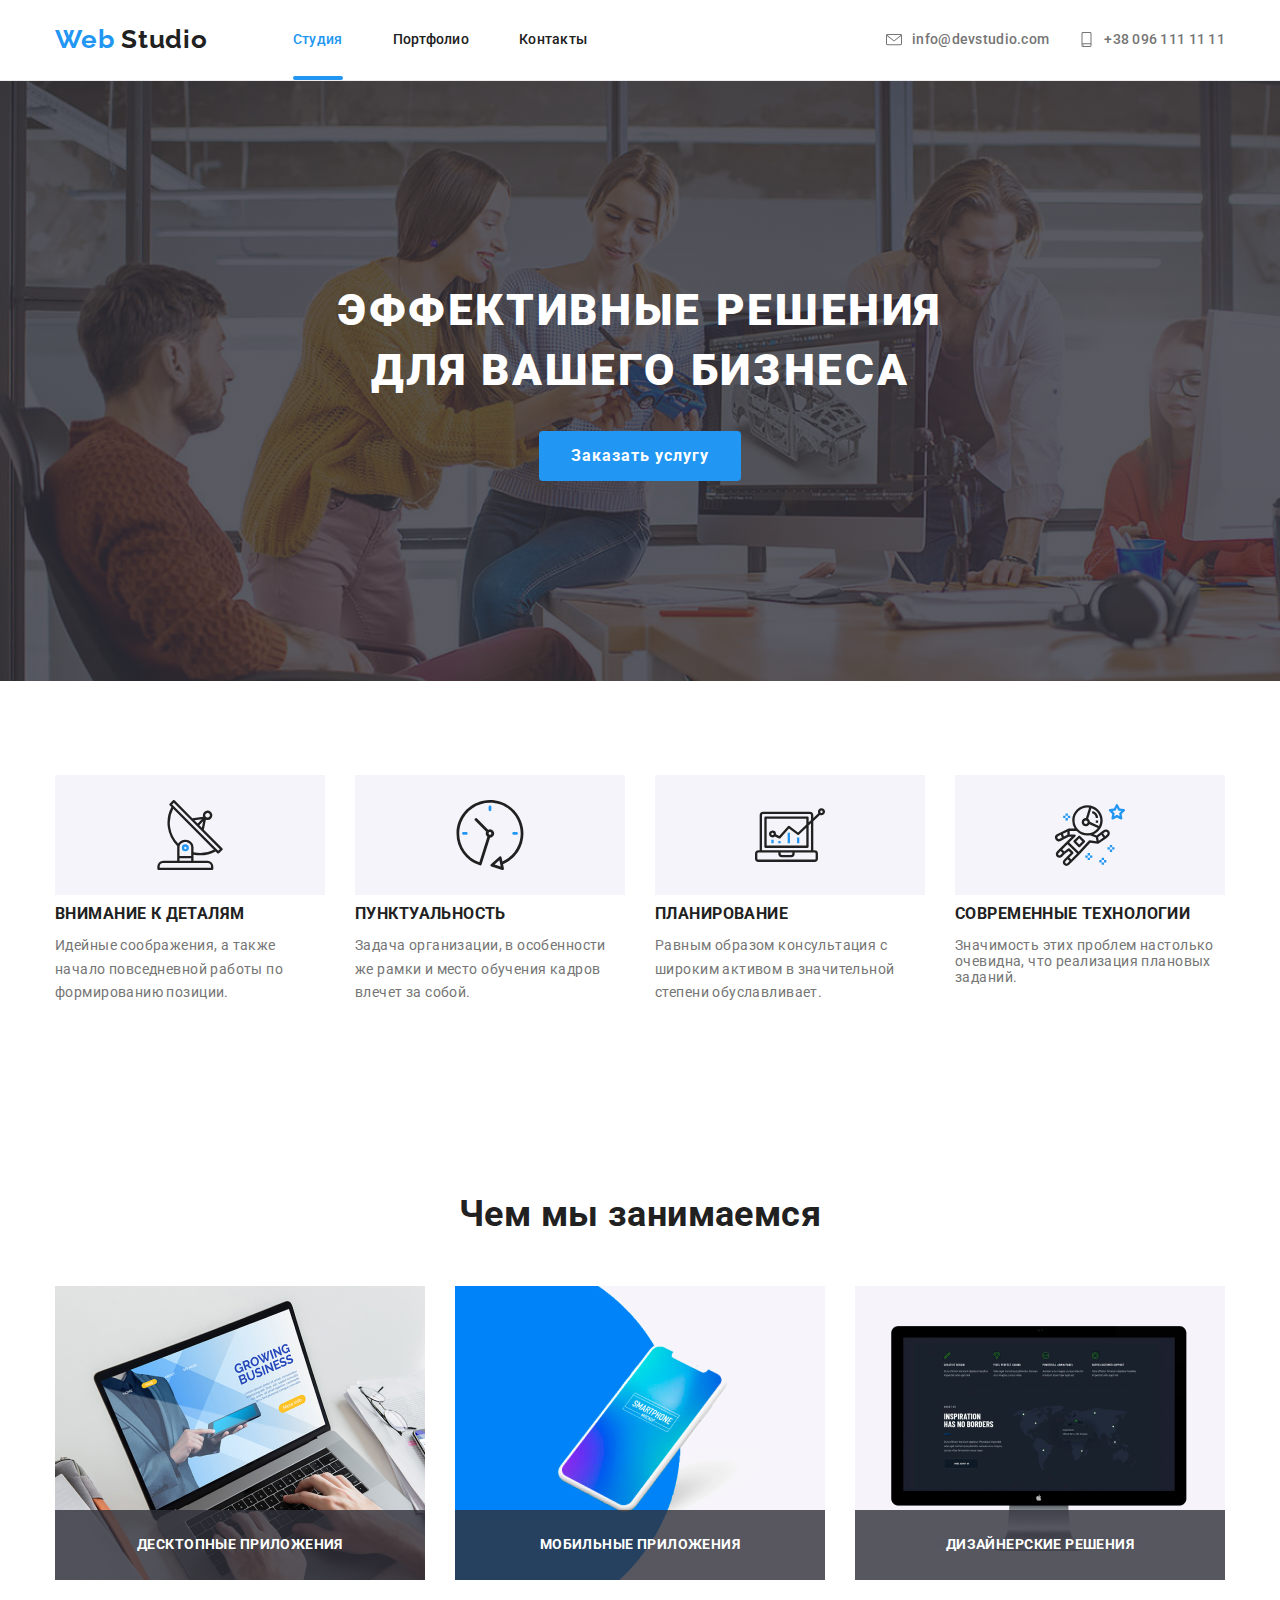
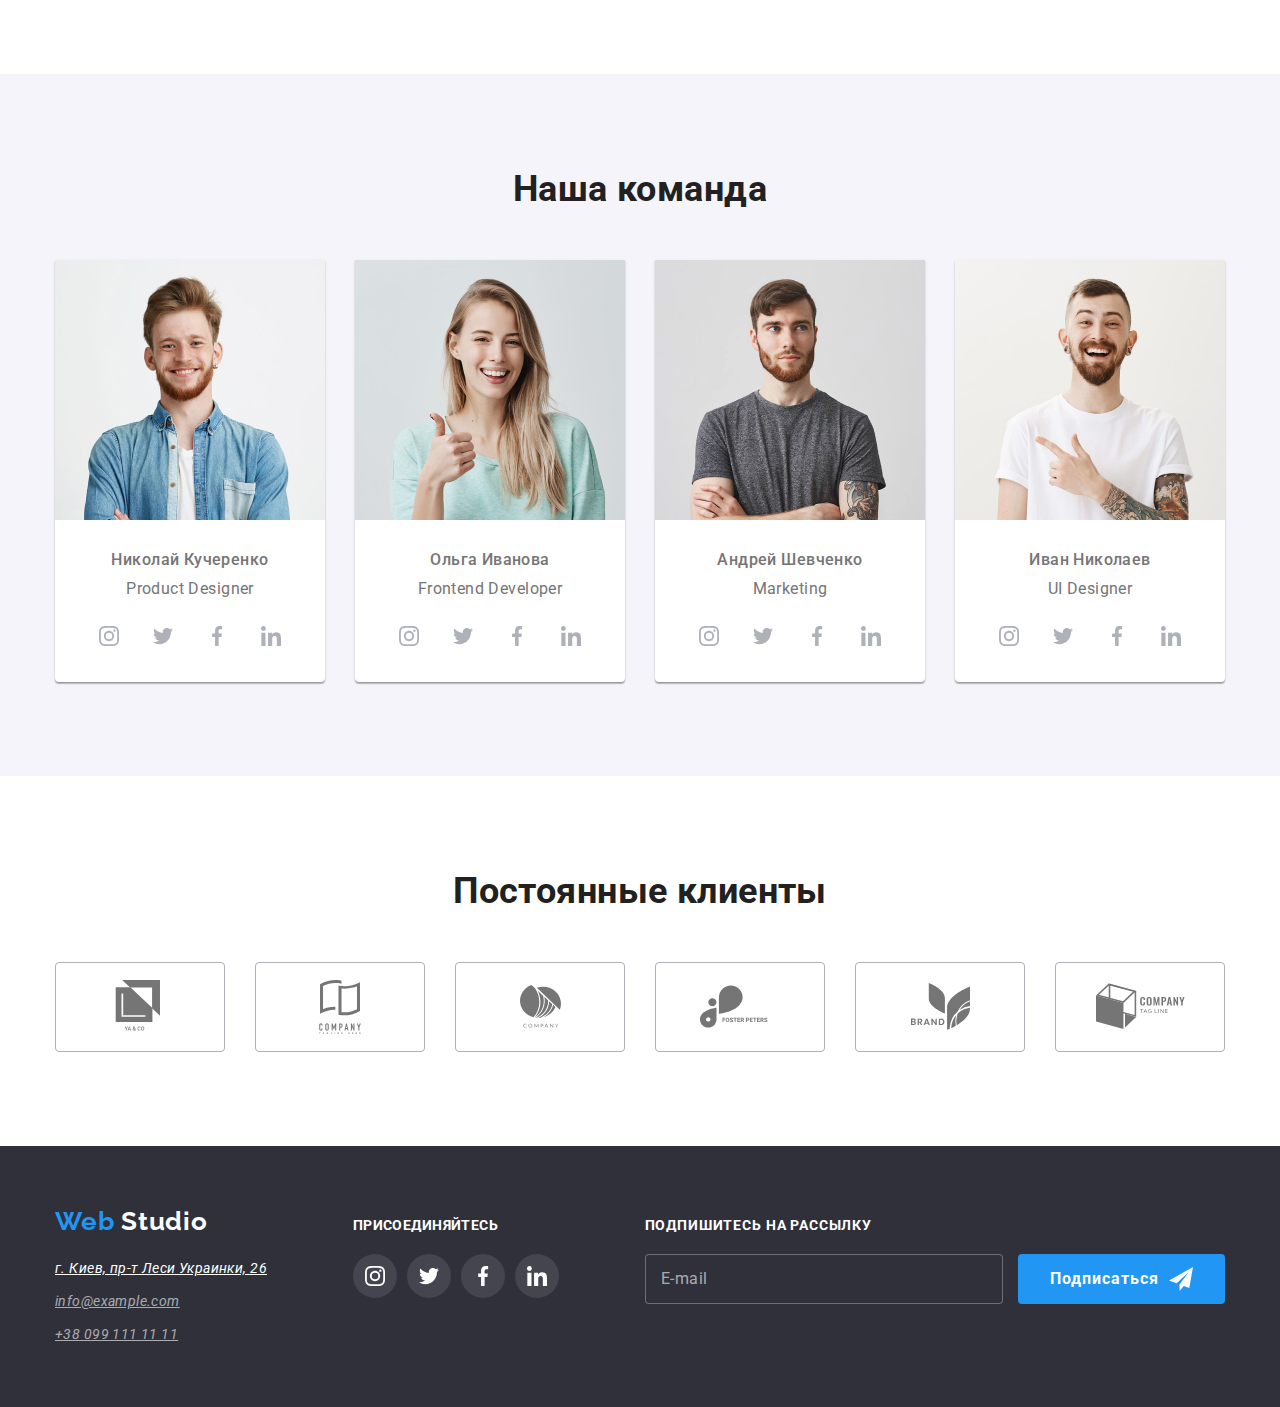
==== commit 9edf7bb7: "оформляет форму подписки в футере" ====
--- a/index.html
+++ b/index.html
@@ -421,12 +421,16 @@
           <p class="subscribe__title">
             Подпишитесь на рассылку
           </p>
-          <button class="subscribe__button">
-            <p class="subscribe__label">Подписаться</p>
-            <svg width="24" height="24">
-              <use href="./img/symbol-defs.svg#icon-icon-send"></use>
-            </svg>
-          </button>
+          <label for="" class="subscribe__input">
+            <input type="email" name="subscribe" />
+            <span class="subscribe__label">E-mail</span>
+            <button class="button subscribe__button">
+              <p class="subscribe__title--button">Подписаться</p>
+              <svg width="24" height="24">
+                <use href="./img/symbol-defs.svg#icon-icon-send"></use>
+              </svg>
+            </button>
+          </label>
         </div>
       </div>
     </footer>
--- a/css/style.css
+++ b/css/style.css
@@ -582,36 +582,51 @@
 .subscribe {
   color: var(--white-color);
   font-weight: 700;
-  text-align: center;
   letter-spacing: 0.06em;
   text-transform: uppercase;
 }
 
-.subscribe__title {
-  margin-top: 0;
-  margin-bottom: 20px;
-}
-
 .subscribe__button {
   display: inline-flex;
-  padding-top: 10px;
-  padding-bottom: 10px;
-  padding-left: 29px;
-  padding-right: 28px;
+}
+
+.subscribe__title {
+  margin-top: 0;
+  margin-bottom: 20px;
+}
+
+.subscribe__input {
+  position: relative;
+}
+
+.subscribe__input input {
+  display: inline-flex;
+  margin-right: 12px;
+  width: 358px;
+  height: 50px;
+  border: 1px solid rgba(255, 255, 255, 0.3);
+  /* filter: drop-shadow(0px 4px 4px rgba(0, 0, 0, 0.15)); */
   border-radius: 4px;
-  border-width: 0;
-  align-items: center;
-  font-weight: 700;
-  font-size: 16px;
-  line-height: 1.87;
-  color: var(--white-color);
-  background-color: var(--accent-text-color);
-}
-
-.subscribe__label {
+  background-color: var(--bg-footer-color);
+}
+
+.subscribe__title--button {
   margin-top: 0;
   margin-bottom: 0;
   margin-right: 10px;
+}
+
+.subscribe__label {
+  position: absolute;
+  left: 16px;
+  top: 50%;
+  transform: translateY(-50%);
+  font-size: 16px;
+  font-weight: 400;
+  line-height: 1.25;
+  letter-spacing: 0.03em;
+  color: rgba(255, 255, 255, 0.6);
+  text-transform: none;
 }
 
 /* Portfolio */
